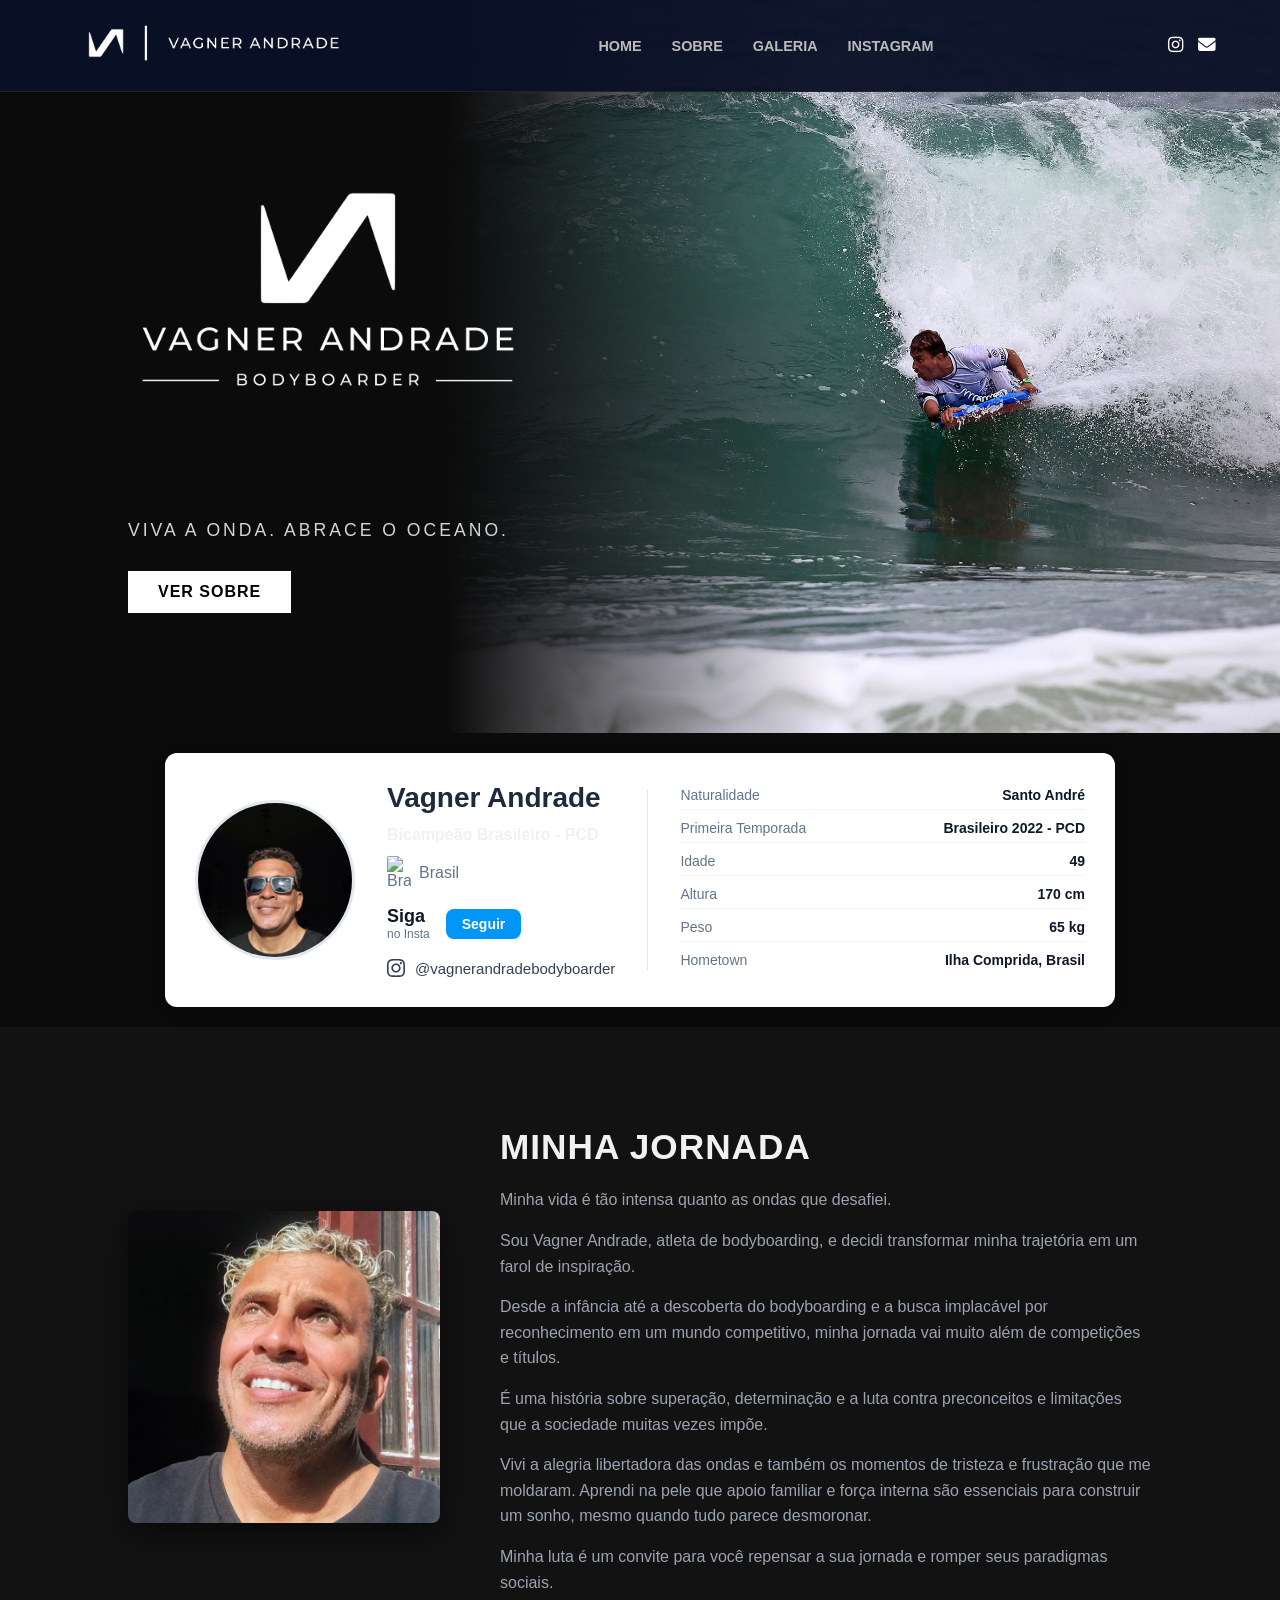
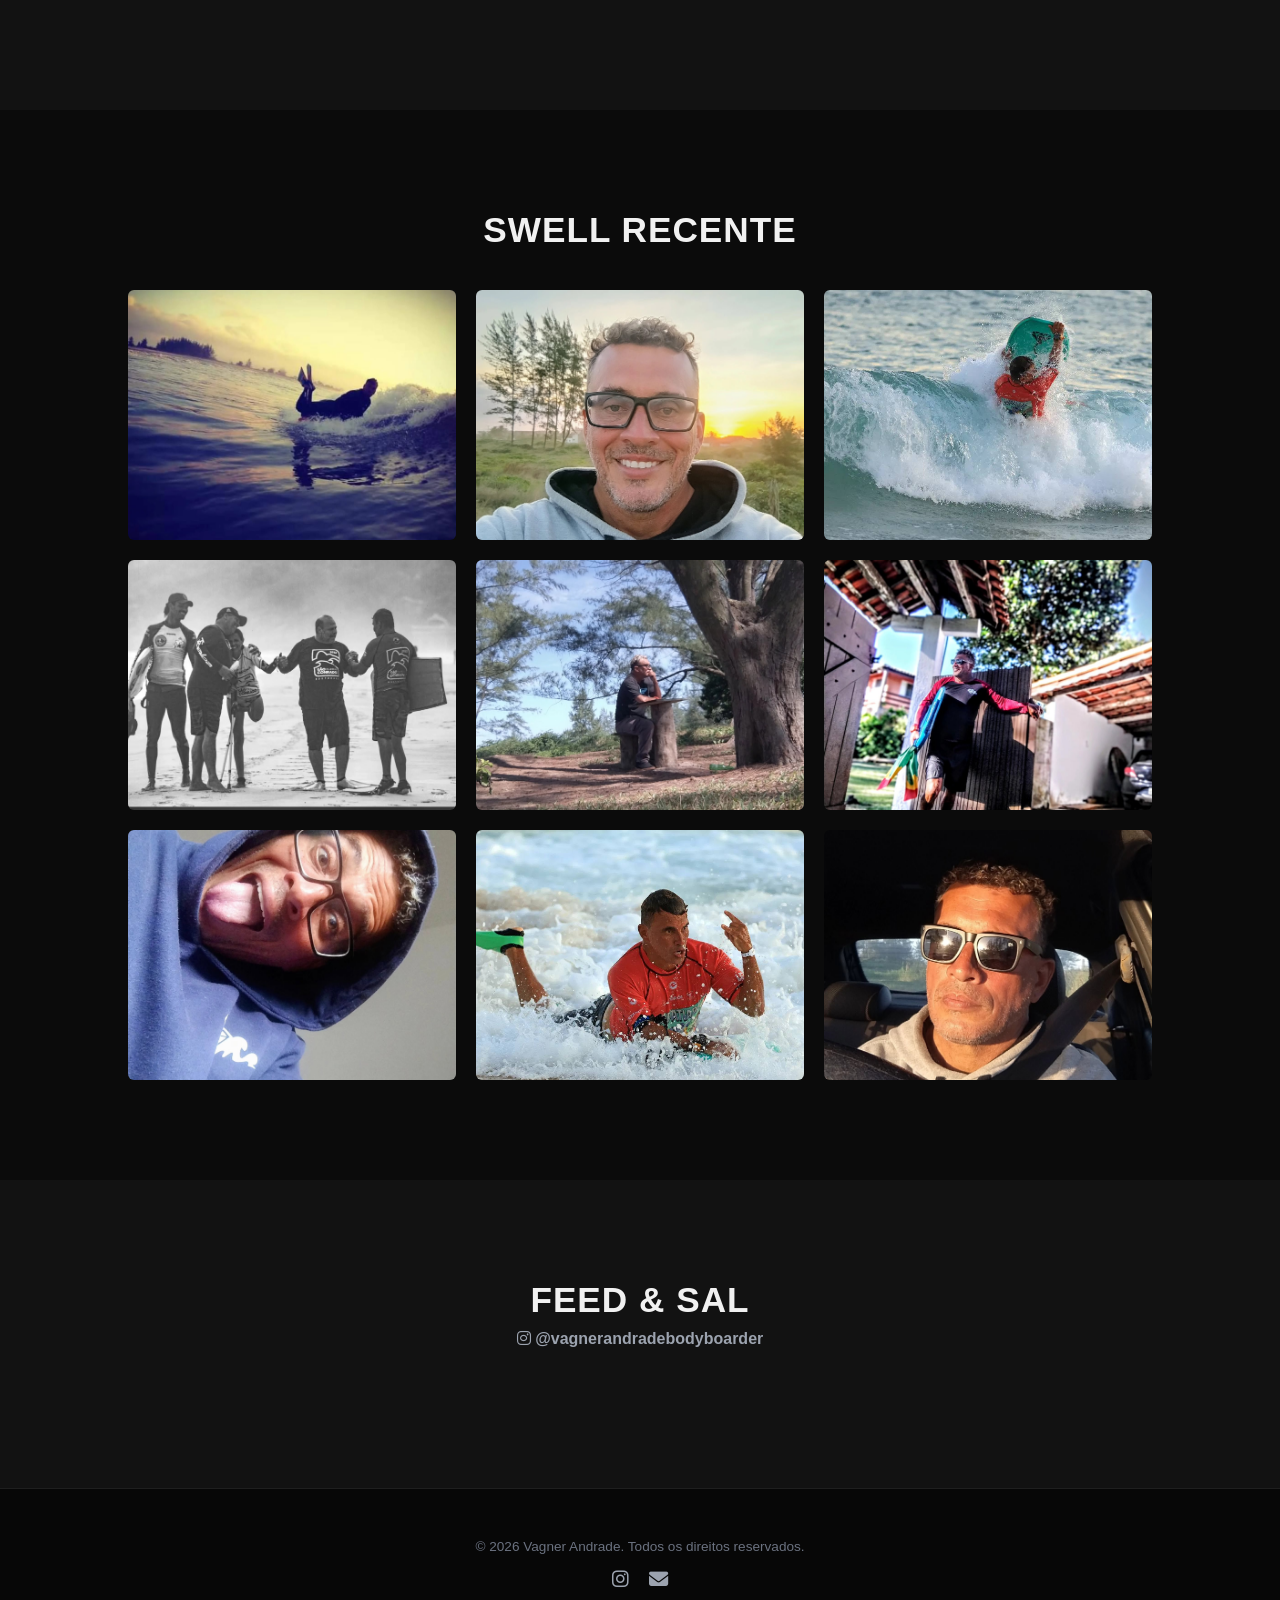
==== index.html @ 963c9577 "Update index.html" ====
<!DOCTYPE html>
<html lang="pt-BR">
<head>
    <meta charset="UTF-8">
    <meta name="viewport" content="width=device-width, initial-scale=1.0">
    <title>Vagner Andrade | Bodyboarder</title>
    <link rel="stylesheet" href="style.css">
    <!-- FontAwesome para ícones das redes sociais e menu -->
    <link rel="stylesheet" href="https://cdnjs.cloudflare.com/ajax/libs/font-awesome/6.4.0/css/all.min.css">
</head>
<body>

    <!-- CABEÇALHO / MENU -->
    <header class="header">
        <div class="logo"><img src="img/logotipo_vagnerandrade_branco_assinatura.png" alt="Vagner Andrade Assinatura" width= "300px"></div>
        <nav class="navbar" id="navbar">
            <a href="#home">Home</a>
            <a href="#sobre">Sobre</a>
            <a href="#galeria">Galeria</a>
            <a href="#instagram">Instagram</a>
            <!--<a href="#contato">Contato</a>-->
        </nav>
        <div class="social-icons">
            <a href="https://instagram.com/vagnerandradebodyboarder" target="_blank"><i class="fab fa-instagram"></i></a>
            <!--<a href="https://youtube.com" target="_blank"><i class="fab fa-youtube"></i></a>-->
            <a href="mailto:contato@vagnerandradebodyboarder.com"><i class="fas fa-envelope"></i></a>
        </div>
        <div class="menu-toggle" id="mobile-menu">
            <i class="fas fa-bars"></i>
        </div>
    </header>

    <!-- SEÇÃO HOME -->
    <section id="home" class="hero">
        <div class="hero-content">
            <img src="img/logotipo_vagnerandrade_branco_grande.png" alt="Vagner Andrade Logo" class="hero-logo">
            <p>VIVA A ONDA. ABRACE O OCEANO.</p>
            <a href="#sobre" class="btn">VER SOBRE</a>
        </div>
    </section>
    <!-- Início da Seção do Surfista -->
<section class="wsl-horizontal-profile">
  <!-- Foto -->
  <div class="wsl-hp-avatar-container">
    <img src="img/Perfil.jpg" alt="Vagner Andrade" class="wsl-hp-avatar">
  </div>

  <!-- Info Principal -->
  <div class="wsl-hp-main-info">
    <h2 class="wsl-hp-name">Vagner Andrade</h2>
      <strong>Bicampeão Brasileiro - PCD</strong>
    
    <div class="wsl-hp-country">
      <img src="https://flagcdn.com/w40/br.png" alt="Brasil" class="wsl-hp-flag">
      <span>Brasil</span>
    </div>

    <div class="wsl-hp-follow">
      <div class="wsl-hp-followers">
        <strong>Siga</strong>
        <span>no Insta</span>
      </div>
      <a href="https://www.instagram.com/vagnerandradebodyboarder" target="_blank" rel="noopener noreferrer" class="wsl-hp-btn-follow">Seguir</a>
    </div>

    <div class="wsl-hp-socials">
      <!--<a href="#" class="wsl-hp-social-link">
        <!-- Ícone SVG TikTok para não depender de fontes externas
        <svg width="18" height="18" viewBox="0 0 24 24" fill="currentColor"><path d="M19.589 6.686a4.793 4.793 0 0 1-3.77-4.245V2h-3.445v13.672a2.896 2.896 0 0 1-5.201 1.743l-.002-.001a2.895 2.895 0 0 1 3.183-4.51v-3.5a6.329 6.329 0 0 0-5.394 2.112 6.393 6.393 0 0 0 4.887 10.478 6.386 6.386 0 0 0 6.386-6.386V9.018a8.16 8.16 0 0 0 4.651 1.458V6.958a4.831 4.831 0 0 1-1.295-.272z"/></svg>
        <span>@vagnerandradebodyboarder</span>
      </a>-->
      <a href="#" class="wsl-hp-social-link">
        <!-- Ícone SVG Instagram -->
        <svg width="18" height="18" viewBox="0 0 24 24" fill="currentColor"><path d="M12 2.163c3.204 0 3.584.012 4.85.07 3.252.148 4.771 1.691 4.919 4.919.058 1.265.069 1.645.069 4.849 0 3.205-.012 3.584-.069 4.849-.149 3.225-1.664 4.771-4.919 4.919-1.266.058-1.644.07-4.85.07-3.204 0-3.584-.012-4.849-.07-3.26-.149-4.771-1.699-4.919-4.92-.058-1.265-.07-1.644-.07-4.849 0-3.204.013-3.583.07-4.849.149-3.227 1.664-4.771 4.919-4.919 1.266-.057 1.645-.069 4.849-.069zm0-2.163c-3.259 0-3.667.014-4.947.072-4.358.2-6.78 2.618-6.98 6.98-.059 1.281-.073 1.689-.073 4.948 0 3.259.014 3.668.072 4.948.2 4.358 2.618 6.78 6.98 6.98 1.281.058 1.689.072 4.948.072 3.259 0 3.668-.014 4.948-.072 4.354-.2 6.782-2.618 6.979-6.98.059-1.28.073-1.689.073-4.948 0-3.259-.014-3.667-.072-4.947-.196-4.354-2.617-6.78-6.979-6.98-1.281-.059-1.69-.073-4.949-.073zm0 5.838c-3.403 0-6.162 2.759-6.162 6.162s2.759 6.163 6.162 6.163 6.162-2.759 6.162-6.163c0-3.403-2.759-6.162-6.162-6.162zm0 10.162c-2.209 0-4-1.79-4-4 0-2.209 1.791-4 4-4s4 1.791 4 4c0 2.21-1.791 4-4 4zm6.406-11.845c-.796 0-1.441.645-1.441 1.44s.645 1.44 1.441 1.44c.795 0 1.439-.645 1.439-1.44s-.644-1.44-1.439-1.44z"/></svg>
        <span>@vagnerandradebodyboarder</span>
      </a>
    </div>
  </div>

  <!-- Divisória Vertical -->
  <div class="wsl-hp-divider"></div>

  <!-- Estatísticas -->
  <div class="wsl-hp-stats">
    <div class="wsl-hp-stat-row">
      <span class="wsl-hp-label">Naturalidade</span>
      <span class="wsl-hp-value">Santo André</span>
    </div>
    <div class="wsl-hp-stat-row">
      <span class="wsl-hp-label">Primeira Temporada</span>
      <span class="wsl-hp-value">Brasileiro 2022 - PCD</span>
    </div>
    <div class="wsl-hp-stat-row">
      <span class="wsl-hp-label">Idade</span>
      <div class="wsl-hp-val-group">
        <span class="wsl-hp-value">49</span>
      </div>
    </div>
    <div class="wsl-hp-stat-row">
      <span class="wsl-hp-label">Altura</span>
      <div class="wsl-hp-val-group">
        <span class="wsl-hp-value">170 cm</span>
      </div>
    </div>
    <div class="wsl-hp-stat-row">
      <span class="wsl-hp-label">Peso</span>
      <div class="wsl-hp-val-group">
        <span class="wsl-hp-value">65 kg</span>
      </div>
    </div>
    <div class="wsl-hp-stat-row">
      <span class="wsl-hp-label">Hometown</span>
      <span class="wsl-hp-value">Ilha Comprida, Brasil</span>
    </div>
  </div>
</section>
<!-- Fim da Seção do Surfista -->
    <!-- SEÇÃO SOBRE -->
    <section id="sobre" class="about">
        <div class="about-container">
            <div class="about-img">
                <!-- Dimensão ideal recomendada para esta foto: 800x800px (Quadrada) -->
                <img src="img/jornada.jpg" alt="Vagner Andrade em paz">
            </div>
            <div class="about-text">
                <h2>MINHA JORNADA</h2>
                <p>Minha vida é tão intensa quanto as ondas que desafiei.</p>
                <p>Sou Vagner Andrade, atleta de bodyboarding, e decidi transformar minha trajetória em um farol de inspiração.</p>
                <p>Desde a infância até a descoberta do bodyboarding e a busca implacável por reconhecimento em um mundo competitivo, minha jornada vai muito além de competições e títulos.</p>
                <p>É uma história sobre superação, determinação e a luta contra preconceitos e limitações que a sociedade muitas vezes impõe.</p>
                <p>Vivi a alegria libertadora das ondas e também os momentos de tristeza e frustração que me moldaram. Aprendi na pele que apoio familiar e força interna são essenciais para construir um sonho, mesmo quando tudo parece desmoronar.</p>
                <p>Minha luta é um convite para você repensar a sua jornada e romper seus paradigmas sociais.</p>
            </div>
        </div>
    </section>

    <!-- SEÇÃO GALERIA (ONDAS RECENTES) -->
    <section id="galeria" class="gallery">
        <h2>SWELL RECENTE</h2>
        <p class="subtitle"></p>
        <div class="gallery-grid">
            <!-- Dimensão ideal recomendada para as fotos da galeria: 1200x800px (Horizontal) -->
            <div class="gallery-item"><img src="img/galeria_1.jpg" alt="Onda 1"></div>
            <div class="gallery-item"><img src="img/galeria_2.jpg" alt="Onda 2"></div>
            <div class="gallery-item"><img src="img/galeria_03.jpg" alt="Onda 3"></div>
            <div class="gallery-item"><img src="img/galeria_4.jpg" alt="Onda 4"></div>
            <div class="gallery-item"><img src="img/galeria_5.jpg" alt="Onda 5"></div>
            <div class="gallery-item"><img src="img/galeria_6.jpg" alt="Onda 6"></div>
            <div class="gallery-item"><img src="img/galeria_7.jpg" alt="Onda 7"></div>
            <div class="gallery-item"><img src="img/galeria_08.jpg" alt="Onda 8"></div>
            <div class="gallery-item"><img src="img/galeria_9.jpg" alt="Onda 9"></div>
        </div>
    </section>

    <!-- SEÇÃO INSTAGRAM -->
    <section id="instagram" class="instagram-section">
        <h2>FEED & SAL</h2>
        <a href="https://instagram.com" target="_blank" class="insta-handle"><i class="fab fa-instagram"></i> @vagnerandradebodyboarder</a>
            <script src="https://elfsightcdn.com/platform.js" async></script>
            <div class="elfsight-app-a2001a82-704f-4896-befa-0cc0d9559229" data-elfsight-app-lazy>
            </div>
    </section>

    <!-- RODAPÉ -->
    <footer id="contato" class="footer">
        <div class="footer-content">
            <p>&copy; 2026 Vagner Andrade. Todos os direitos reservados.</p>
            <div class="footer-social">
                <a href="https://instagram.com/vagnerandradebodyboarder"><i class="fab fa-instagram"></i></a>
                <!--<a href="#"><i class="fab fa-youtube"></i></a>-->
                <a href="mailto:contato@vagnerandradebodyboarder.com"><i class="fas fa-envelope"></i></a>
            </div>
            <p class="footer-credits"><!--Créditos Aqui--></p>
        </div>
    </footer>

    <script src="script.js"></script>
</body>
</html>
---- style.css ----
/* RESET E CONFIGURAÇÕES GLOBAIS */
* {
    margin: 0;
    padding: 0;
    box-sizing: border-box;
    font-family: 'Segoe UI', Tahoma, Geneva, Verdana, sans-serif;
}

body {
    background-color: #0b0b0b;
    color: #f1f1f1;
    overflow-x: hidden;
}

/* CABEÇALHO */
.header {
    position: fixed;
    top: 0;
    left: 0;
    width: 100%;
    display: flex;
    justify-content: space-between;
    align-items: center;
    padding: 20px 5%;
    background-color: rgba(10, 17, 40, 0.95);
    z-index: 1000;
    border-bottom: 1px solid #222;
}

.logo {
    font-size: 1.2rem;
    font-weight: bold;
    letter-spacing: 2px;
    color: #fff;
}
.hero-logo {
    max-width: 400px; /* Ajuste a largura máxima conforme o tamanho desejado para o logo */
    width: 100%;      /* Garante que o logo seja responsivo em telemóveis */
    height: auto;
    margin-bottom: 0px;
    display: block;
}

.navbar {
    display: flex;
    gap: 30px;
}

.navbar a {
    text-decoration: none;
    color: #bbb;
    font-size: 0.9rem;
    font-weight: 600;
    text-transform: uppercase;
    transition: color 0.3s;
}

.navbar a:hover {
    color: #fff;
}

.social-icons {
    display: flex;
    gap: 15px;
}

.social-icons a {
    color: #fff;
    font-size: 1.1rem;
    transition: opacity 0.3s;
}

.social-icons a:hover {
    opacity: 0.7;
}

.menu-toggle {
    display: none;
    font-size: 1.5rem;
    cursor: pointer;
    color: #fff;
}

/* SEÇÃO HERO (HOME)
.hero {
    height: 100vh;
    background: linear-gradient(rgba(0,0,0,0.1), rgba(0,0,0,0.3)), url(img/hero.jpg) no-repeat right center / cover;
    display: flex;
    align-items: center;
    padding: 0 10%;
}
*/
/* Configuração Padrão (Telemóvel / Celular) */
.hero {
    width: 100%;
    /* No celular: gradiente leve e uniforme sobre toda a imagem */
    background: linear-gradient(rgba(0,0,0,0.1), rgba(0,0,0,0.3)), 
                url(img/hero.jpg) no-repeat right center / cover;
    background-color: #0b0b0b;
    padding: 120px 10%;
    display: flex;
    align-items: center;
}

/* Configuração Apenas para PC (Telas maiores que 768px) */
@media (min-width: 769px) {
    .hero {
        /* No PC: Gradiente da ESQUERDA (escuro) para a DIREITA (transparente) */
        background: linear-gradient(to right, #0b0b0b 0%, #0b0b0b 35%, rgba(11, 11, 11, 0) 65%), 
                    url(img/hero.jpg) no-repeat right center / contain;
        background-color: #0b0b0b;
    }
}

.hero-content h1 {
    font-size: 3.5rem;
    line-height: 1.1;
    font-weight: 800;
    margin-bottom: 15px;
    letter-spacing: 1px;
}

.hero-content h1 span {
    color: #3b82f6;
}

.hero-content p {
    font-size: 1.1rem;
    letter-spacing: 3px;
    margin-bottom: 30px;
    color: #d1d5db;
}

.btn {
    display: inline-block;
    padding: 12px 30px;
    background-color: #fff;
    color: #000;
    text-decoration: none;
    font-weight: bold;
    letter-spacing: 1px;
    transition: background 0.3s, transform 0.2s;
}

.btn:hover {
    background-color: #e5e7eb;
    transform: translateY(-3px);
}

/* SEÇÃO SOBRE */
.about {
    padding: 100px 10%;
    background-color: #121212;
}

.about-container {
    display: flex;
    align-items: center;
    gap: 60px;
}

.about-img img {
    width: 100%;
    max-width: 800px;
    border-radius: 8px;
    object-fit: cover;
    box-shadow: 0 10px 30px rgba(0,0,0,0.5);
}

.about-text h2 {
    font-size: 2.2rem;
    margin-bottom: 20px;
    letter-spacing: 1px;
}

.about-text p {
    color: #9ca3af;
    line-height: 1.6;
    margin-bottom: 15px;
    font-size: 1rem;
}

/* SEÇÃO GALERIA */
.gallery {
    padding: 100px 10%;
    background-color: #0b0b0b;
    text-align: center;
}

.gallery h2, .instagram-section h2 {
    font-size: 2.2rem;
    margin-bottom: 10px;
    letter-spacing: 1px;
}

.subtitle {
    color: #6b7280;
    font-size: 0.9rem;
    margin-bottom: 40px;
}

.gallery-grid {
    display: grid;
    grid-template-columns: repeat(3, 1fr);
    gap: 20px;
}

.gallery-item {
    overflow: hidden;
    border-radius: 6px;
    background: #000;
}

.gallery-item img {
    width: 100%;
    height: 250px;
    object-fit: cover;
    display: block;
    /* Transição suave para o efeito de zoom e escurecimento */
    transition: transform 0.4s ease, filter 0.4s ease;
}

/* SEÇÃO INSTAGRAM */
.instagram-section {
    padding: 100px 10%;
    background-color: #121212;
    text-align: center;
}

.insta-handle {
    display: inline-block;
    color: #9ca3af;
    text-decoration: none;
    font-weight: 600;
    margin-bottom: 40px;
    transition: color 0.3s;
}

.insta-handle:hover {
    color: #fff;
}

.insta-grid {
    display: grid;
    grid-template-columns: repeat(3, 1fr);
    gap: 20px;
}

.insta-card {
    background-color: #1a1a1a;
    border-radius: 8px;
    overflow: hidden;
    text-align: left;
    box-shadow: 0 4px 15px rgba(0,0,0,0.3);
}

.insta-card img {
    width: 100%;
    height: 250px;
    object-fit: cover;
}

.insta-card p {
    padding: 15px;
    font-size: 0.95rem;
    color: #d1d5db;
}

/* RODAPÉ */
.footer {
    padding: 50px 10%;
    background-color: #070707;
    border-top: 1px solid #1f1f1f;
    text-align: center;
}

.footer-content p {
    color: #6b7280;
    font-size: 0.85rem;
    margin-bottom: 15px;
}

.footer-social {
    display: flex;
    justify-content: center;
    gap: 20px;
    margin-bottom: 15px;
}

.footer-social a {
    color: #9ca3af;
    font-size: 1.2rem;
    transition: color 0.3s;
}

.footer-social a:hover {
    color: #fff;
}

.footer-credits {
    font-size: 0.75rem !important;
    color: #4b5563 !important;
}

/* RESPONSIVIDADE PARA CELULARES (MOBILE) */
@media (max-width: 900px) {
    .navbar {
        display: none;
        flex-direction: column;
        position: absolute;
        top: 70px;
        left: 0;
        width: 100%;
        background-color: #0b0b0b;
        padding: 20px 0;
        border-bottom: 1px solid #222;
        text-align: center;
    }

    .navbar.active {
        display: flex;
    }

    .social-icons {
        display: none; /* Oculta ícones extras no topo mobile para limpar o visual */
    }

    .menu-toggle {
        display: block;
    }

    .hero-content h1 {
        font-size: 2.3rem;
    }

    .about-container {
        flex-direction: column;
        text-align: center;
    }

    .gallery-grid, .insta-grid {
        grid-template-columns: 1fr;
    }
}
/* --- CORREÇÃO DO LAYOUT HORIZONTAL --- */

.wsl-horizontal-profile {
  display: flex !important;
  flex-direction: row !important;
  flex-wrap: nowrap !important;
  align-items: center !important;
  justify-content: space-between !important;
  background-color: #ffffff;
  border-radius: 12px;
  padding: 30px;
  gap: 32px;
  width: 100% !important;
  max-width: 950px;
  box-shadow: 0 4px 20px rgba(0, 0, 0, 0.08);
  margin: 20px auto;
  box-sizing: border-box !important;
  font-family: -apple-system, BlinkMacSystemFont, "Segoe UI", Roboto, Helvetica, Arial, sans-serif;
}

.wsl-hp-avatar-container {
  flex-shrink: 0 !important;
}

.wsl-hp-avatar {
  width: 160px !important;
  height: 160px !important;
  border-radius: 50% !important;
  object-fit: cover !important;
  border: 3px solid #e2e8f0;
  display: block !important;
}

.wsl-hp-main-info {
  display: flex !important;
  flex-direction: column !important;
  gap: 12px;
  min-width: 220px !important;
  flex-shrink: 0 !important;
}

.wsl-hp-name {
  font-size: 28px;
  font-weight: 800;
  color: #1e293b;
  line-height: 1.1;
  margin: 0;
}

.wsl-hp-country {
  display: flex !important;
  align-items: center;
  gap: 8px;
  color: #64748b;
  font-weight: 500;
  font-size: 16px;
}

.wsl-hp-flag {
  width: 24px;
  height: auto;
  border-radius: 2px;
}

.wsl-hp-follow {
  display: flex !important;
  align-items: center;
  gap: 16px;
  margin-top: 4px;
}

.wsl-hp-followers {
  display: flex !important;
  flex-direction: column;
}

.wsl-hp-followers strong {
  font-size: 18px;
  color: #0f172a;
  line-height: 1.2;
}

.wsl-hp-followers span {
  font-size: 12px;
  color: #64748b;
}

.wsl-hp-btn-follow {
  background-color: #0095f6 !important; /* Azul do Instagram */
  color: #ffffff !important;
  border: none !important;
  padding: 7px 16px !important;
  border-radius: 8px !important;
  font-weight: 600 !important;
  font-size: 14px !important;
  cursor: pointer !important;
  text-decoration: none !important; /* Remove o sublinhado do link */
  display: inline-block !important; /* Permite ajustar espaçamento como botão */
  text-align: center !important;
  transition: background-color 0.2s ease !important;
}

.wsl-hp-btn-follow:hover {
  background-color: #1877f2;
}

.wsl-hp-btn-follow.wsl-following {
  background-color: #e2e8f0;
  color: #334155;
}

.wsl-hp-socials {
  display: flex !important;
  flex-direction: column;
  gap: 8px;
  margin-top: 6px;
}

.wsl-hp-social-link {
  display: flex !important;
  align-items: center;
  gap: 10px;
  text-decoration: none;
  color: #334155;
  font-size: 15px;
  font-weight: 500;
  transition: color 0.2s ease;
}

.wsl-hp-social-link:hover {
  color: #0073e6;
}

.wsl-hp-divider {
  width: 1px !important;
  height: 180px !important;
  background-color: #e2e8f0;
  flex-shrink: 0 !important;
  display: block !important;
}

.wsl-hp-stats {
  display: flex !important;
  flex-direction: column !important;
  gap: 10px;
  flex-grow: 1 !important;
  width: 100%;
}

.wsl-hp-stat-row {
  display: flex !important;
  justify-content: space-between !important;
  align-items: center;
  font-size: 14px;
  padding-bottom: 6px;
  border-bottom: 1px solid #f1f5f9;
}

.wsl-hp-stat-row:last-child {
  border-bottom: none;
}

.wsl-hp-label {
  color: #64748b;
  font-weight: 400;
}

.wsl-hp-value {
  color: #0f172a;
  font-weight: 700;
}

.wsl-hp-val-group {
  display: flex !important;
  gap: 12px;
  align-items: center;
}

.wsl-hp-subvalue {
  color: #94a3b8;
  font-size: 13px;
  font-weight: 400;
}
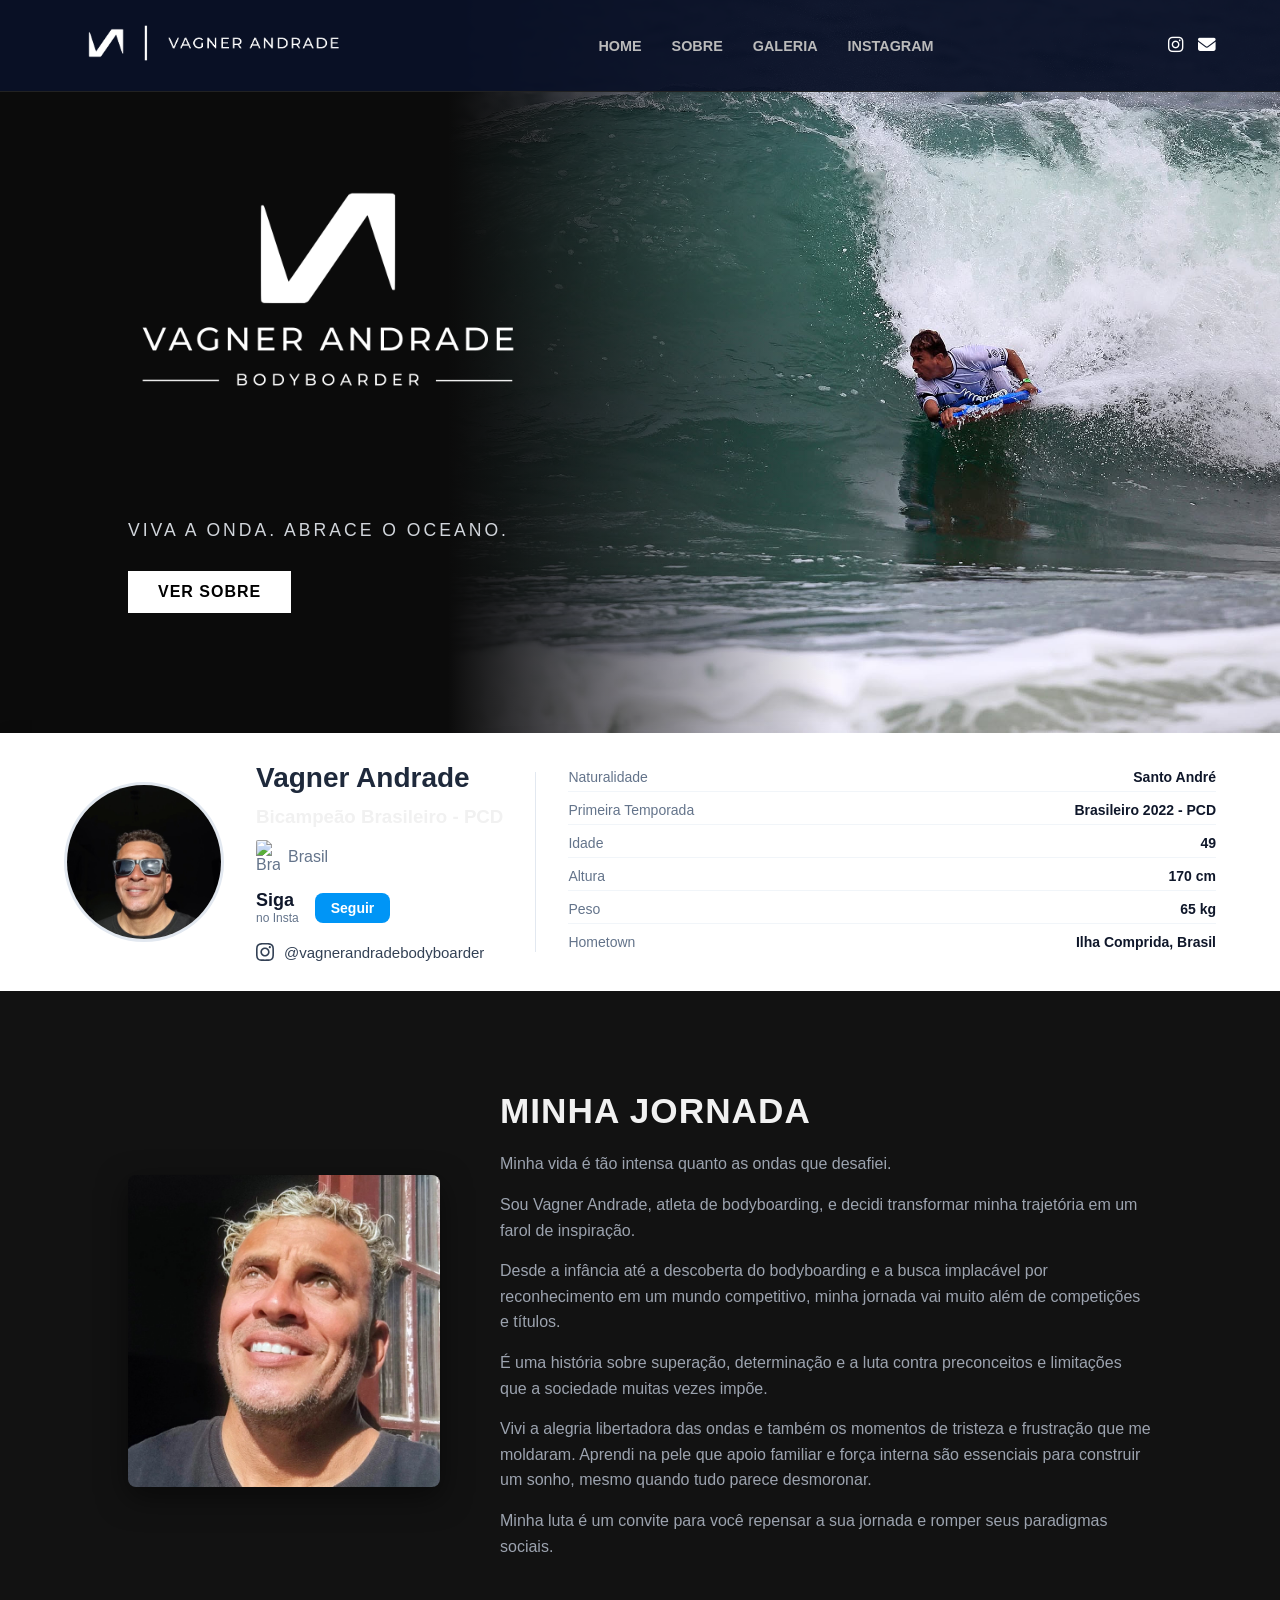
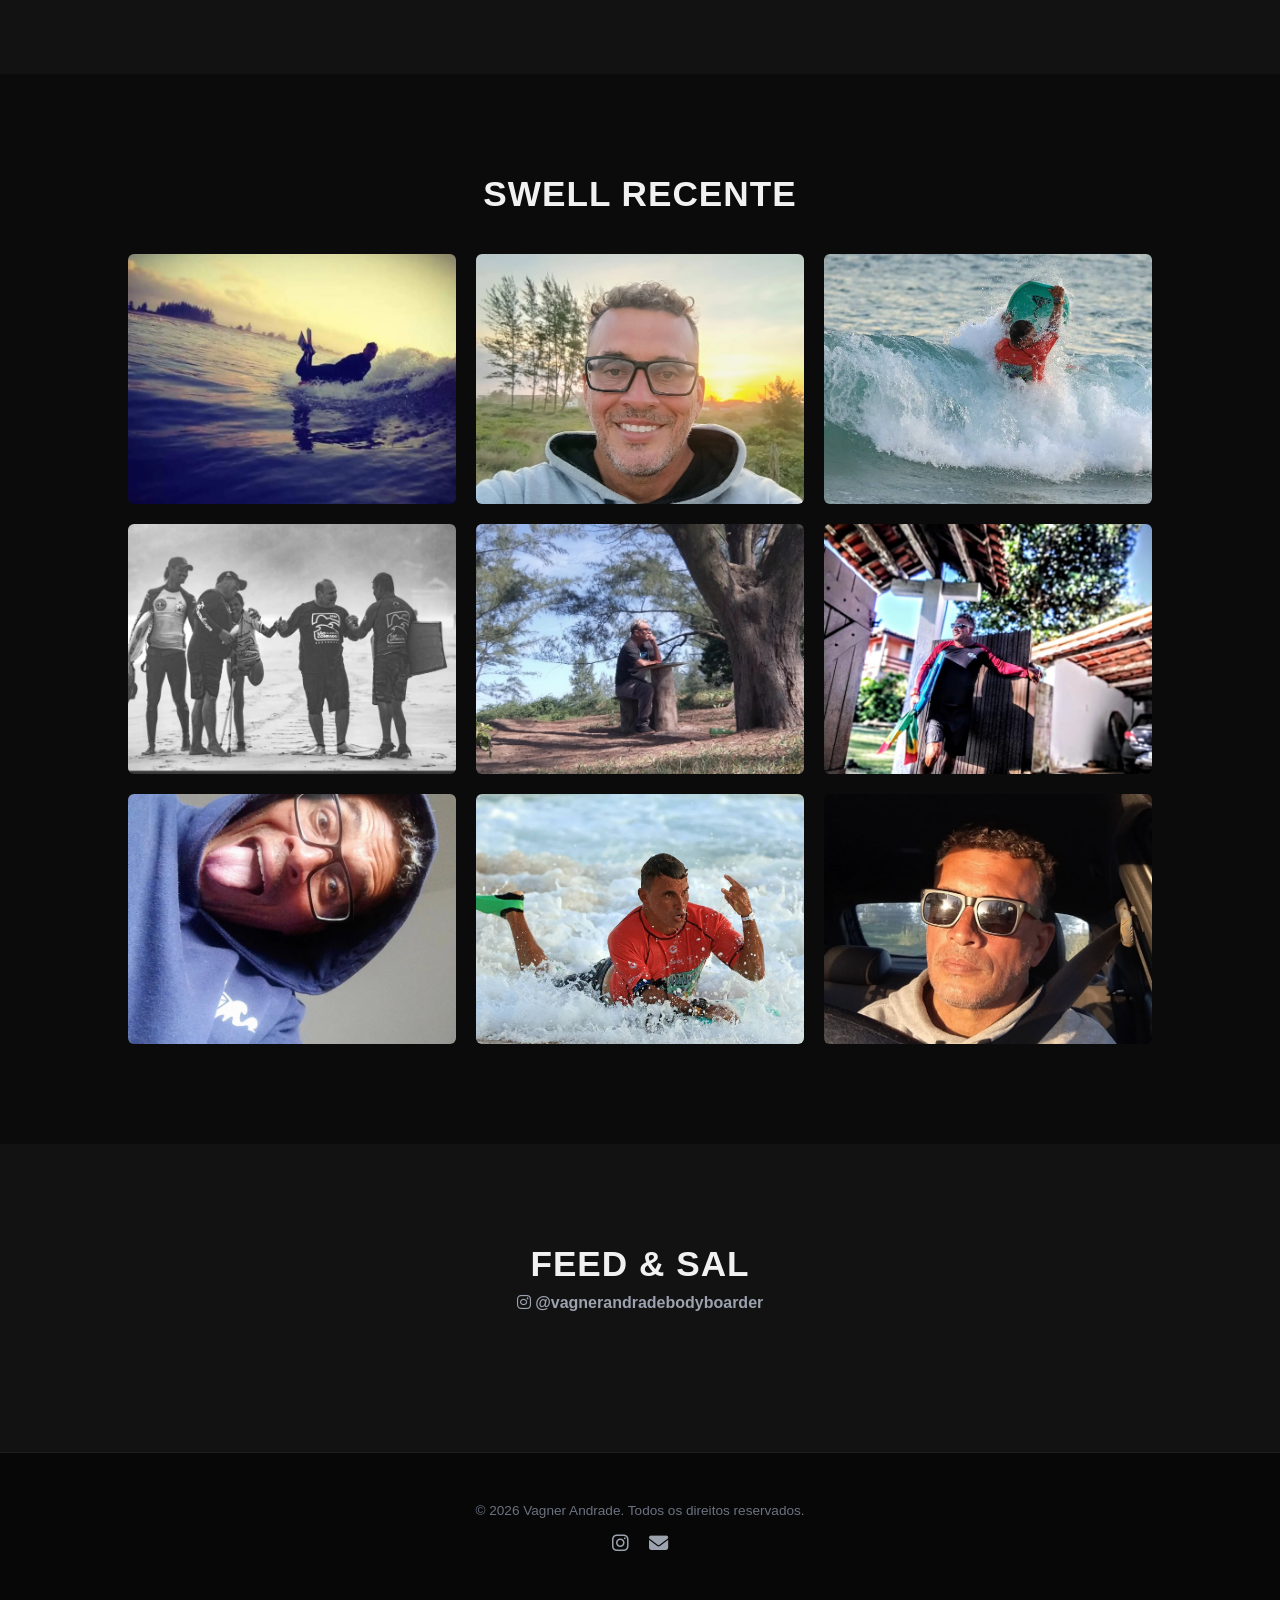
==== commit 580456c7: "Update index.html" ====
--- a/index.html
+++ b/index.html
@@ -48,7 +48,7 @@
   <!-- Info Principal -->
   <div class="wsl-hp-main-info">
     <h2 class="wsl-hp-name">Vagner Andrade</h2>
-      <strong>Bicampeão Brasileiro - PCD</strong>
+      <h3>Bicampeão Brasileiro - PCD</h3>
     
     <div class="wsl-hp-country">
       <img src="https://flagcdn.com/w40/br.png" alt="Brasil" class="wsl-hp-flag">
--- a/style.css
+++ b/style.css
@@ -351,13 +351,13 @@
   align-items: center !important;
   justify-content: space-between !important;
   background-color: #ffffff;
-  border-radius: 12px;
-  padding: 30px;
+  border-radius: 0 !important; /* Opcional: remove bordas arredondadas se for encostar nas laterais */
+  padding: 30px 5% !important; /* Espaçamento interno com porcentagem para adaptar a telas grandes */
   gap: 32px;
   width: 100% !important;
-  max-width: 950px;
+  max-width: 100% !important; /* Força o uso da largura total */
   box-shadow: 0 4px 20px rgba(0, 0, 0, 0.08);
-  margin: 20px auto;
+  margin: 0 !important; /* Remove margens externas que centralizam o bloco */
   box-sizing: border-box !important;
   font-family: -apple-system, BlinkMacSystemFont, "Segoe UI", Roboto, Helvetica, Arial, sans-serif;
 }
@@ -389,6 +389,14 @@
   color: #1e293b;
   line-height: 1.1;
   margin: 0;
+}
+
+.wsl-hp-name strong {
+  font-size: 18px;
+  font-weight: 800;  
+  color: #1e293b;
+  line-height: 1.1;
+  margin: 0;  
 }
 
 .wsl-hp-country {
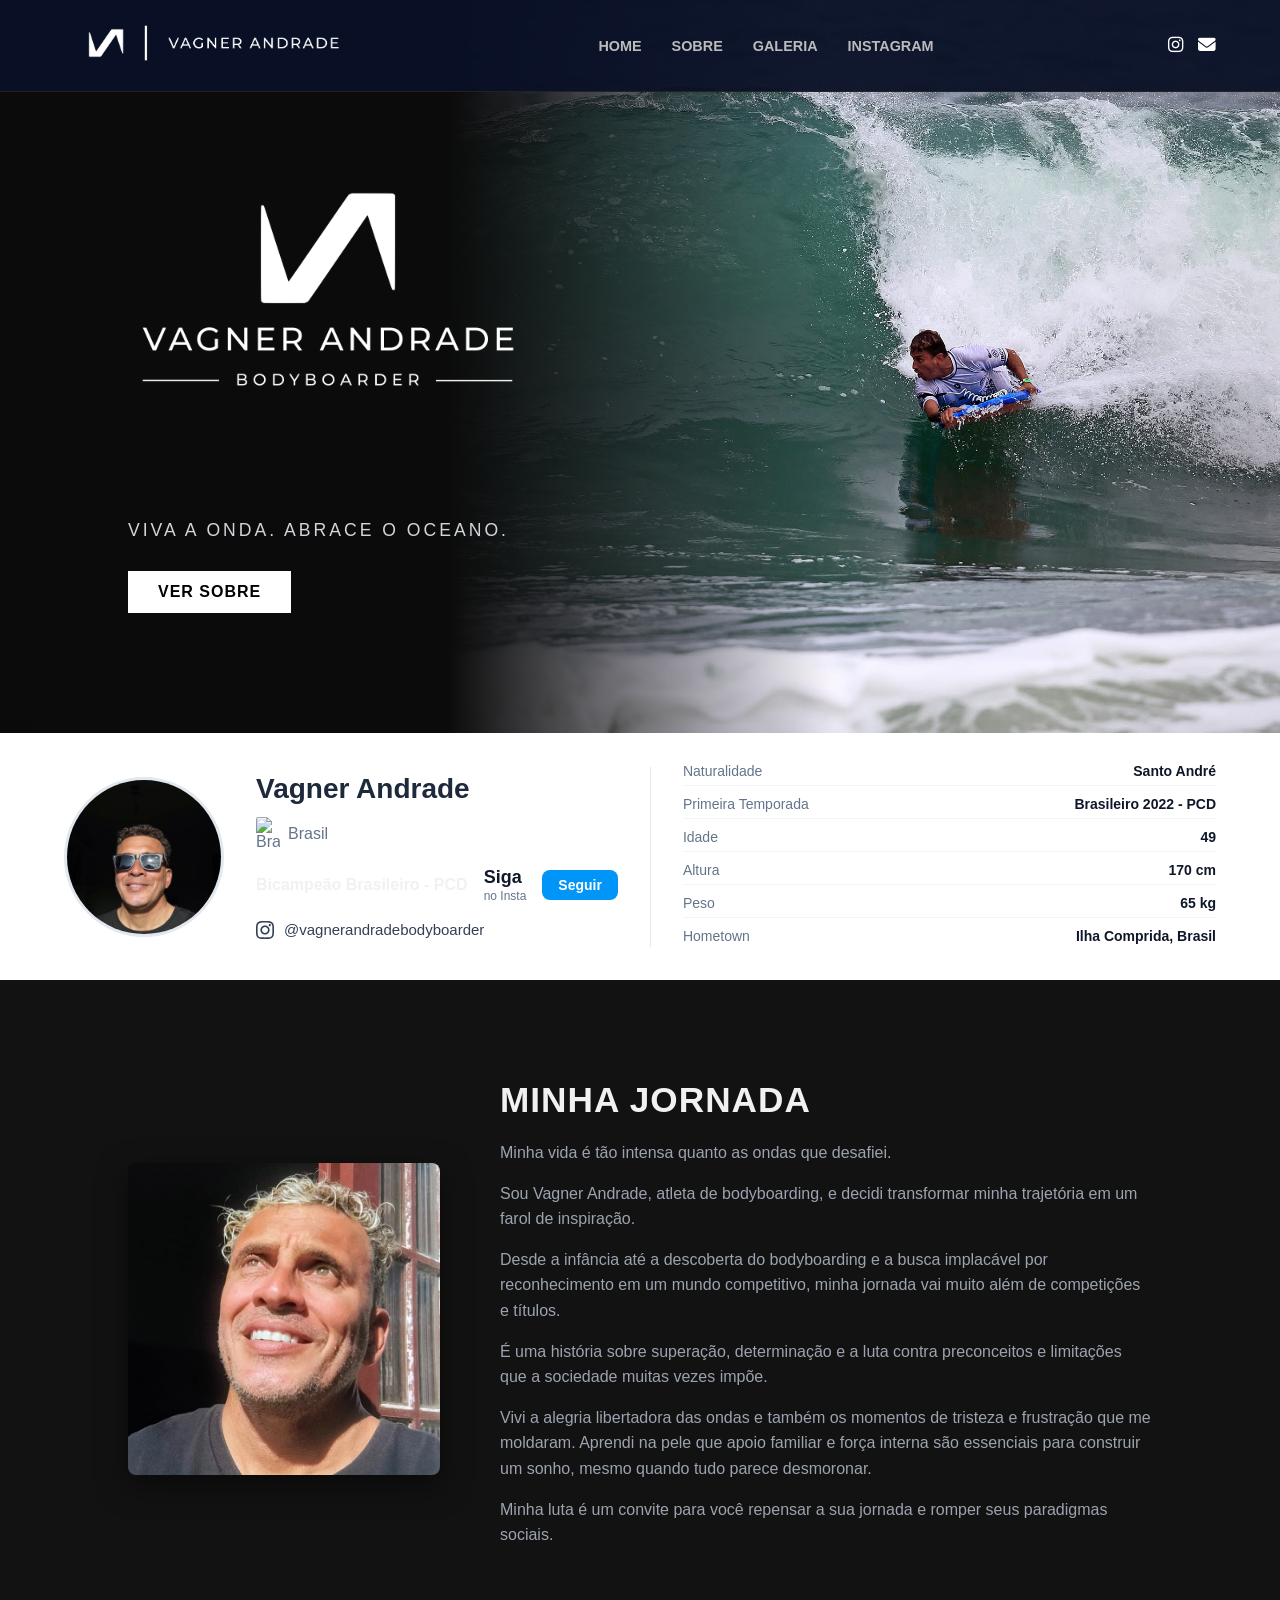
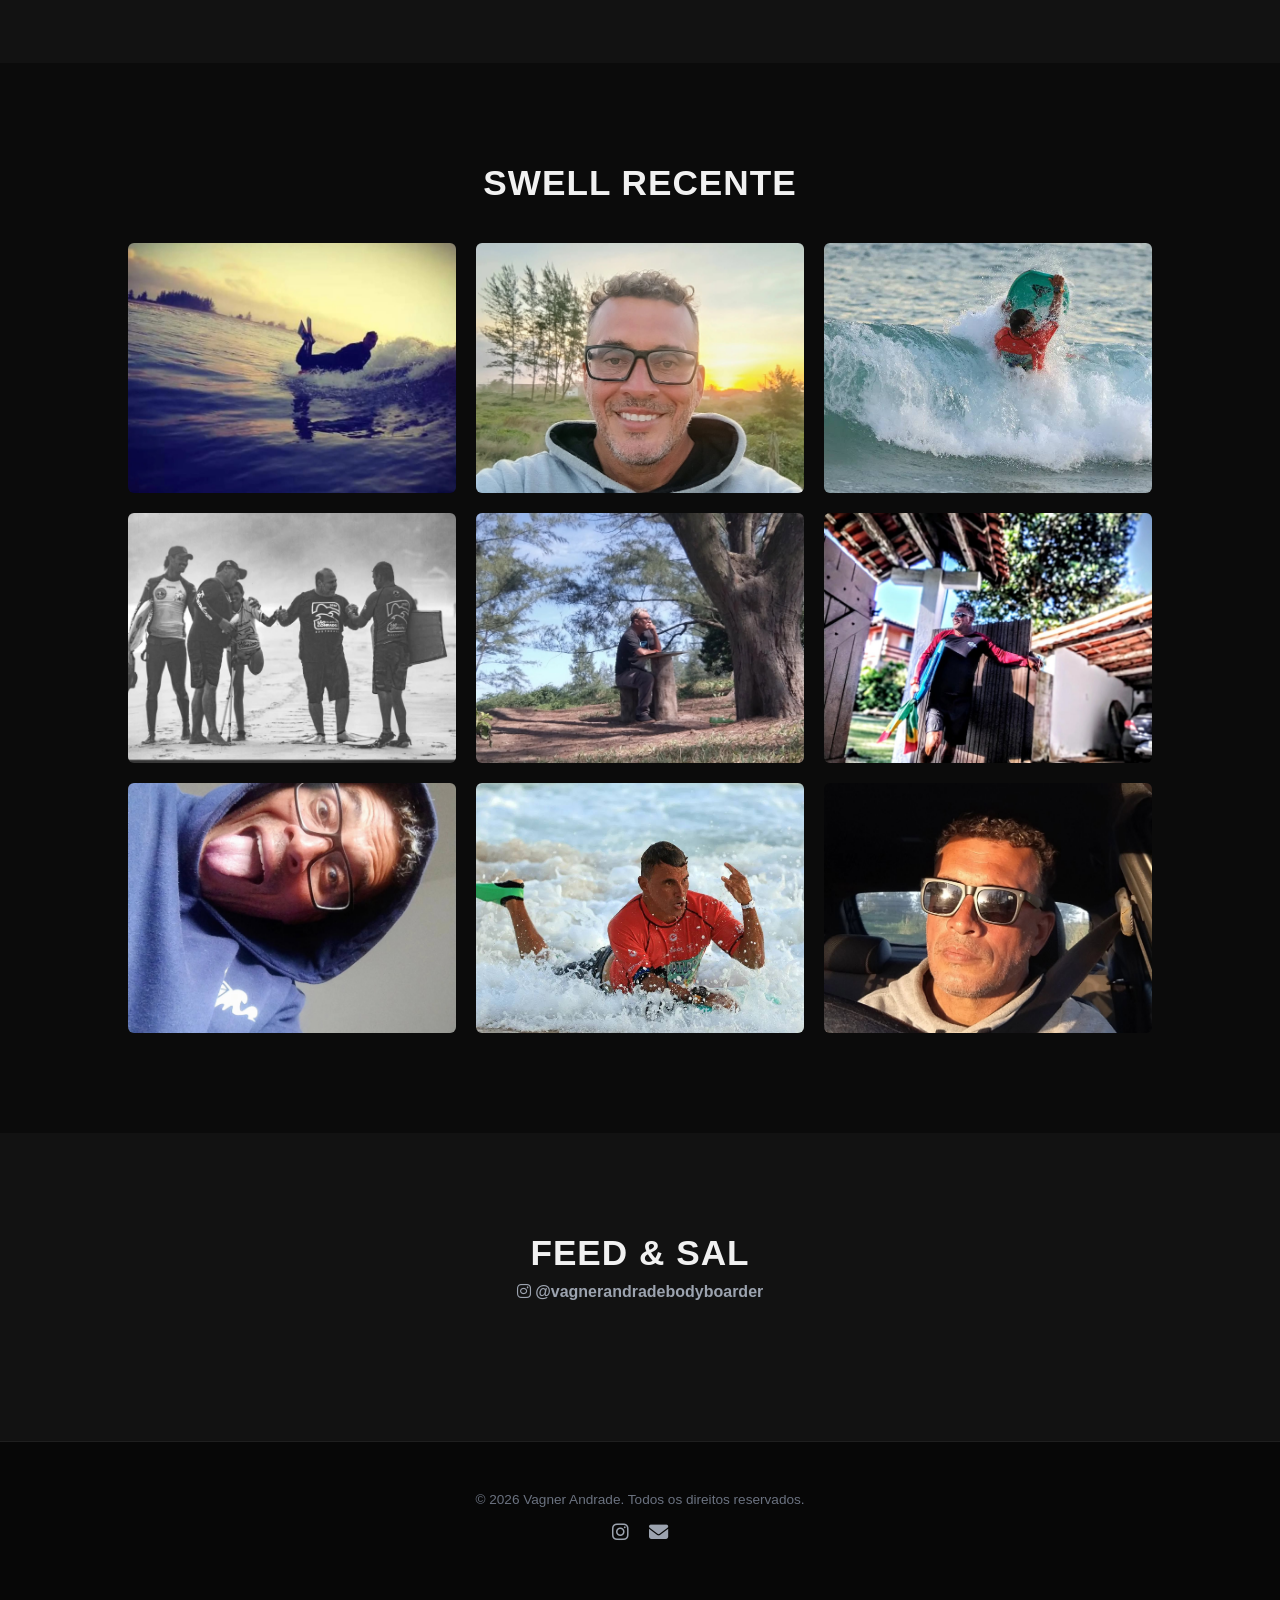
==== commit a3bad3ec: "Update index.html" ====
--- a/index.html
+++ b/index.html
@@ -48,7 +48,6 @@
   <!-- Info Principal -->
   <div class="wsl-hp-main-info">
     <h2 class="wsl-hp-name">Vagner Andrade</h2>
-      <h3>Bicampeão Brasileiro - PCD</h3>
     
     <div class="wsl-hp-country">
       <img src="https://flagcdn.com/w40/br.png" alt="Brasil" class="wsl-hp-flag">
@@ -56,7 +55,8 @@
     </div>
 
     <div class="wsl-hp-follow">
-      <div class="wsl-hp-followers">
+        <strong>Bicampeão Brasileiro - PCD</strong>
+      <div class="wsl-hp-followers">  
         <strong>Siga</strong>
         <span>no Insta</span>
       </div>
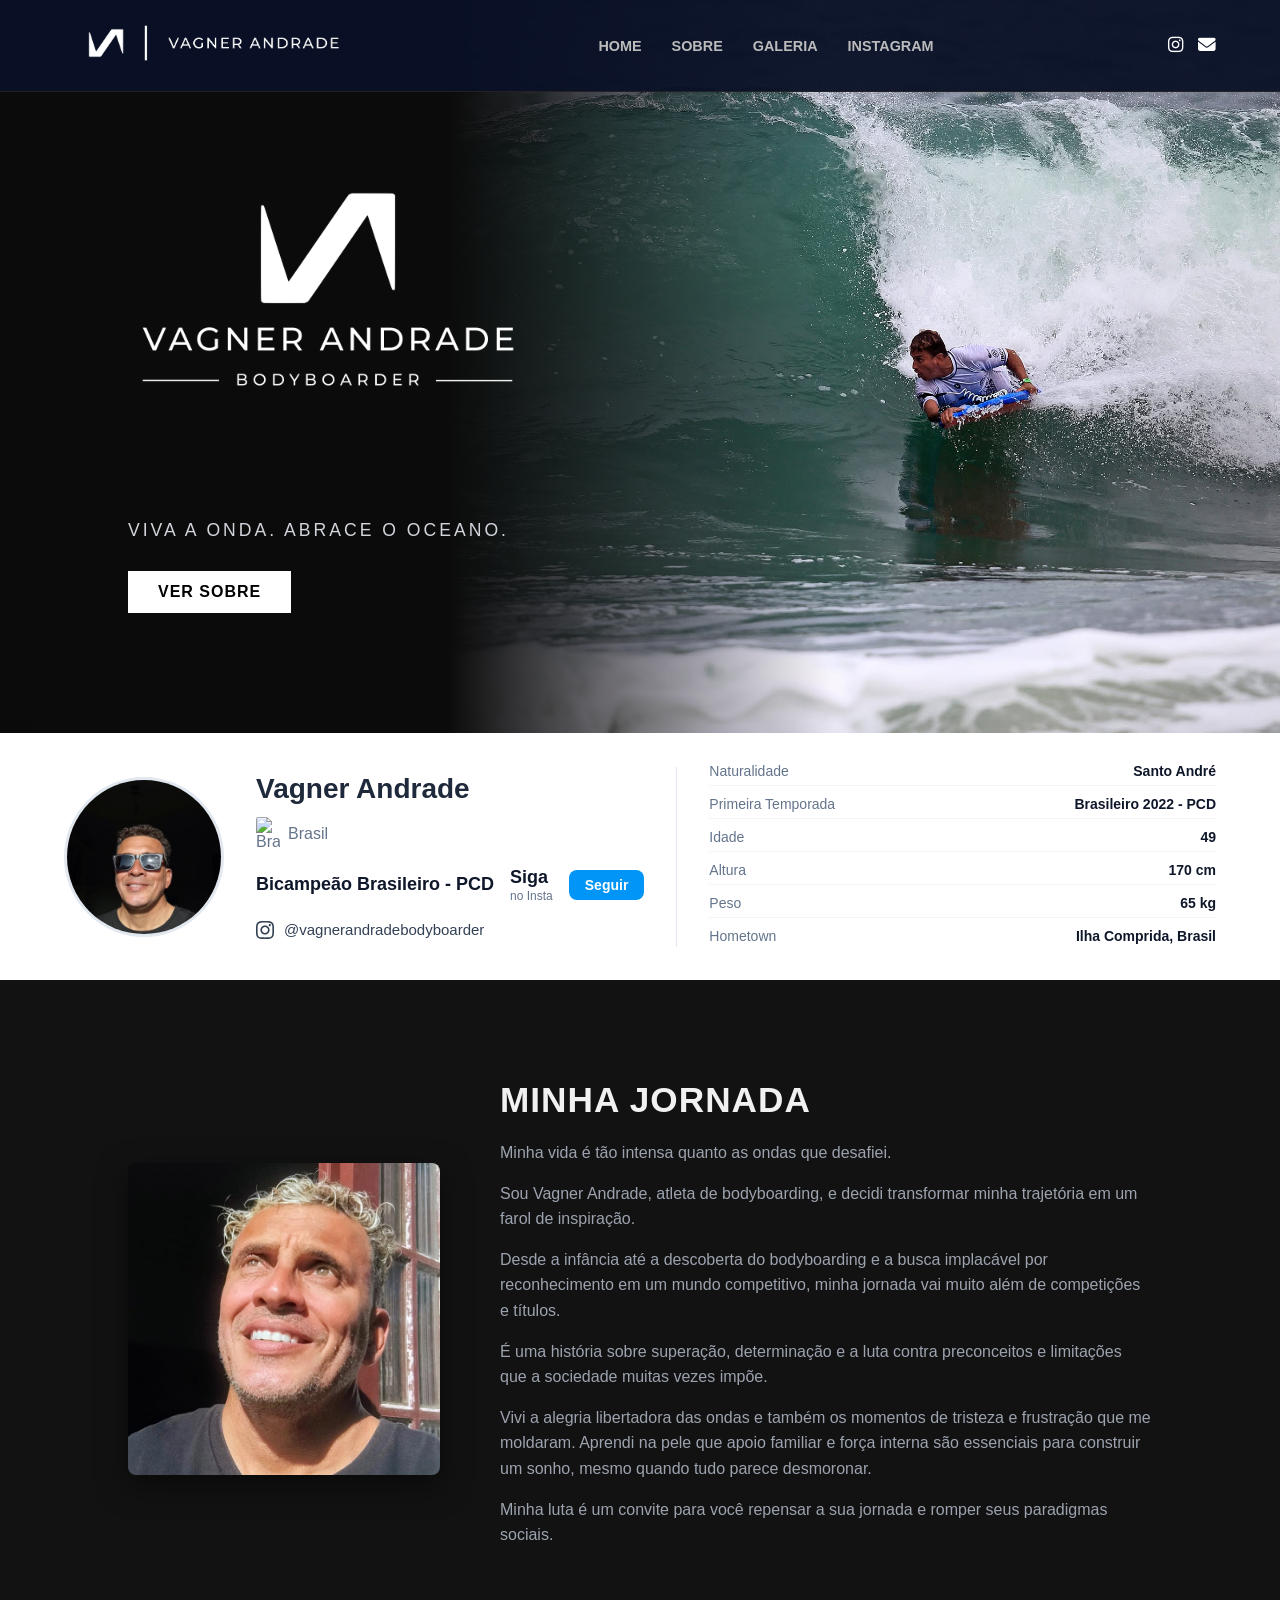
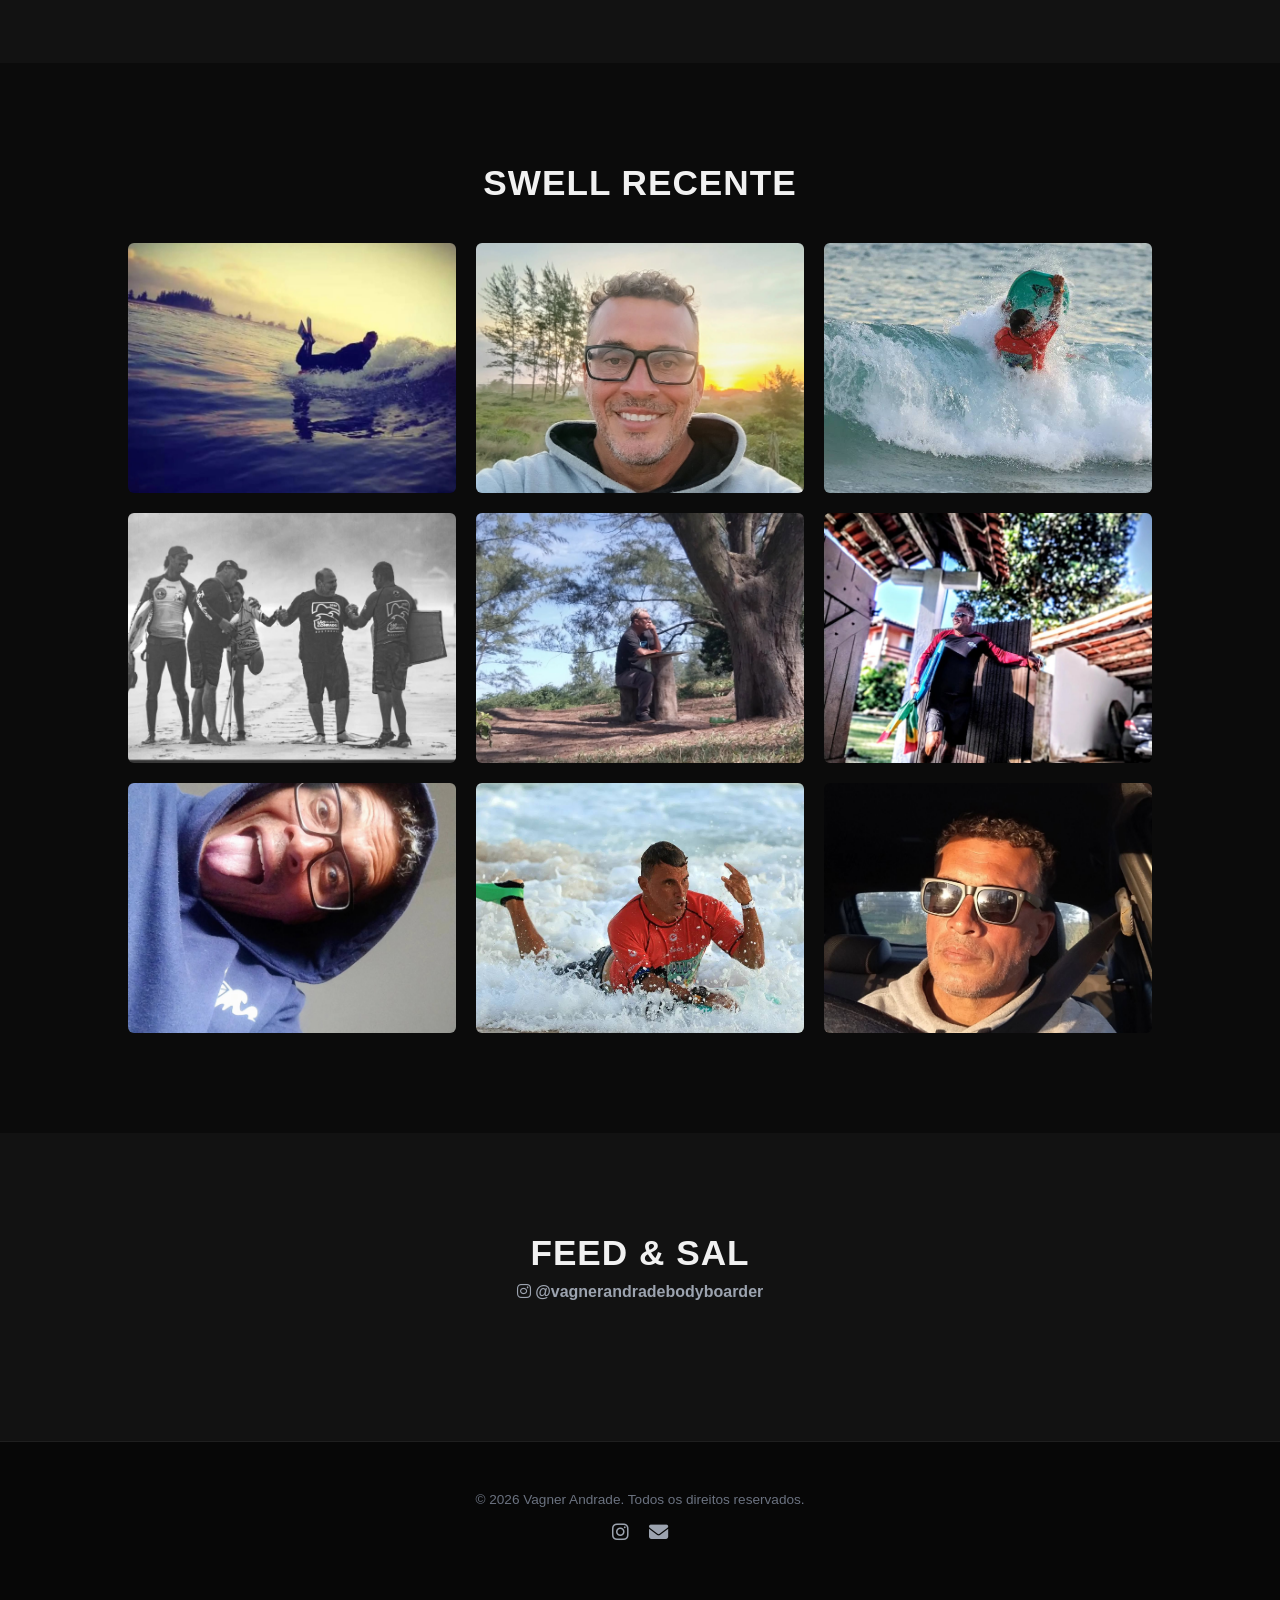
==== commit 0f9fb461: "Update index.html" ====
--- a/index.html
+++ b/index.html
@@ -55,7 +55,9 @@
     </div>
 
     <div class="wsl-hp-follow">
+        <div class="wsl-hp-followers">
         <strong>Bicampeão Brasileiro - PCD</strong>
+        </div>
       <div class="wsl-hp-followers">  
         <strong>Siga</strong>
         <span>no Insta</span>
--- a/style.css
+++ b/style.css
@@ -391,14 +391,6 @@
   margin: 0;
 }
 
-.wsl-hp-name strong {
-  font-size: 18px;
-  font-weight: 800;  
-  color: #1e293b;
-  line-height: 1.1;
-  margin: 0;  
-}
-
 .wsl-hp-country {
   display: flex !important;
   align-items: center;
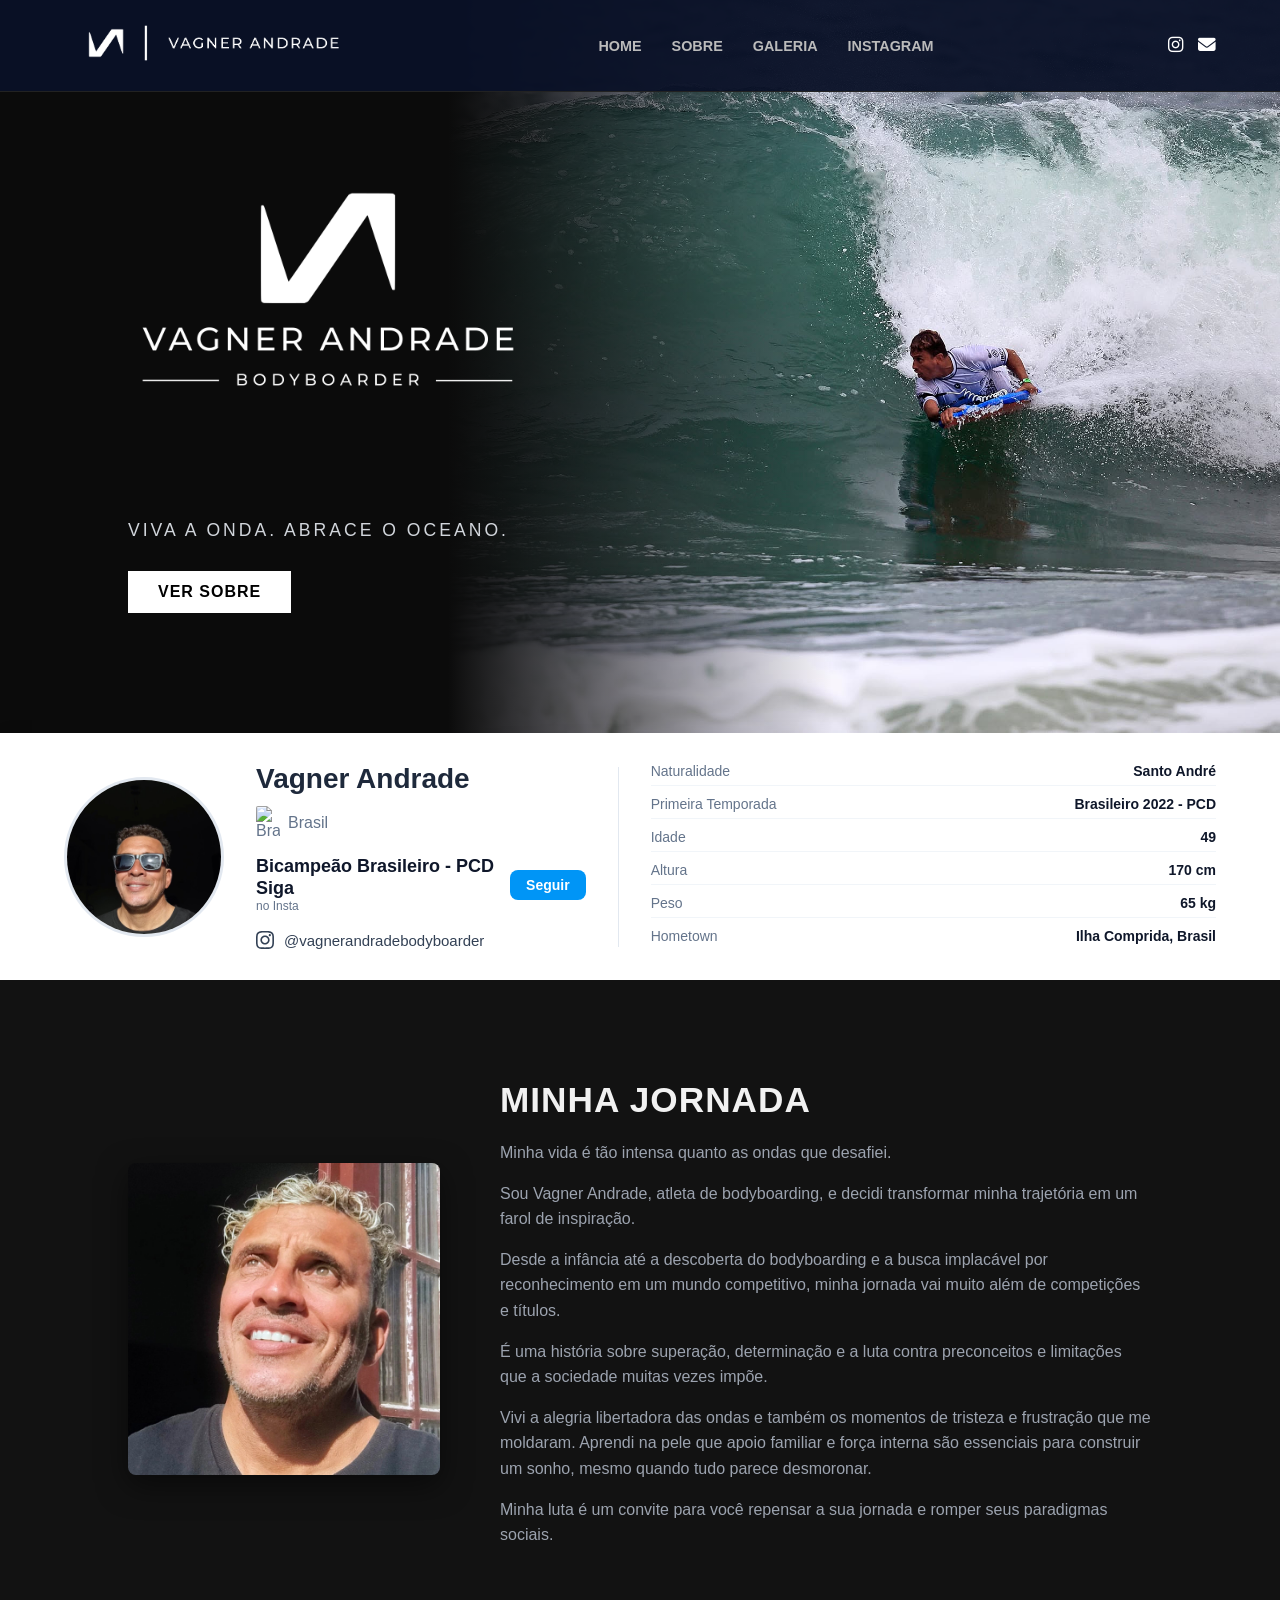
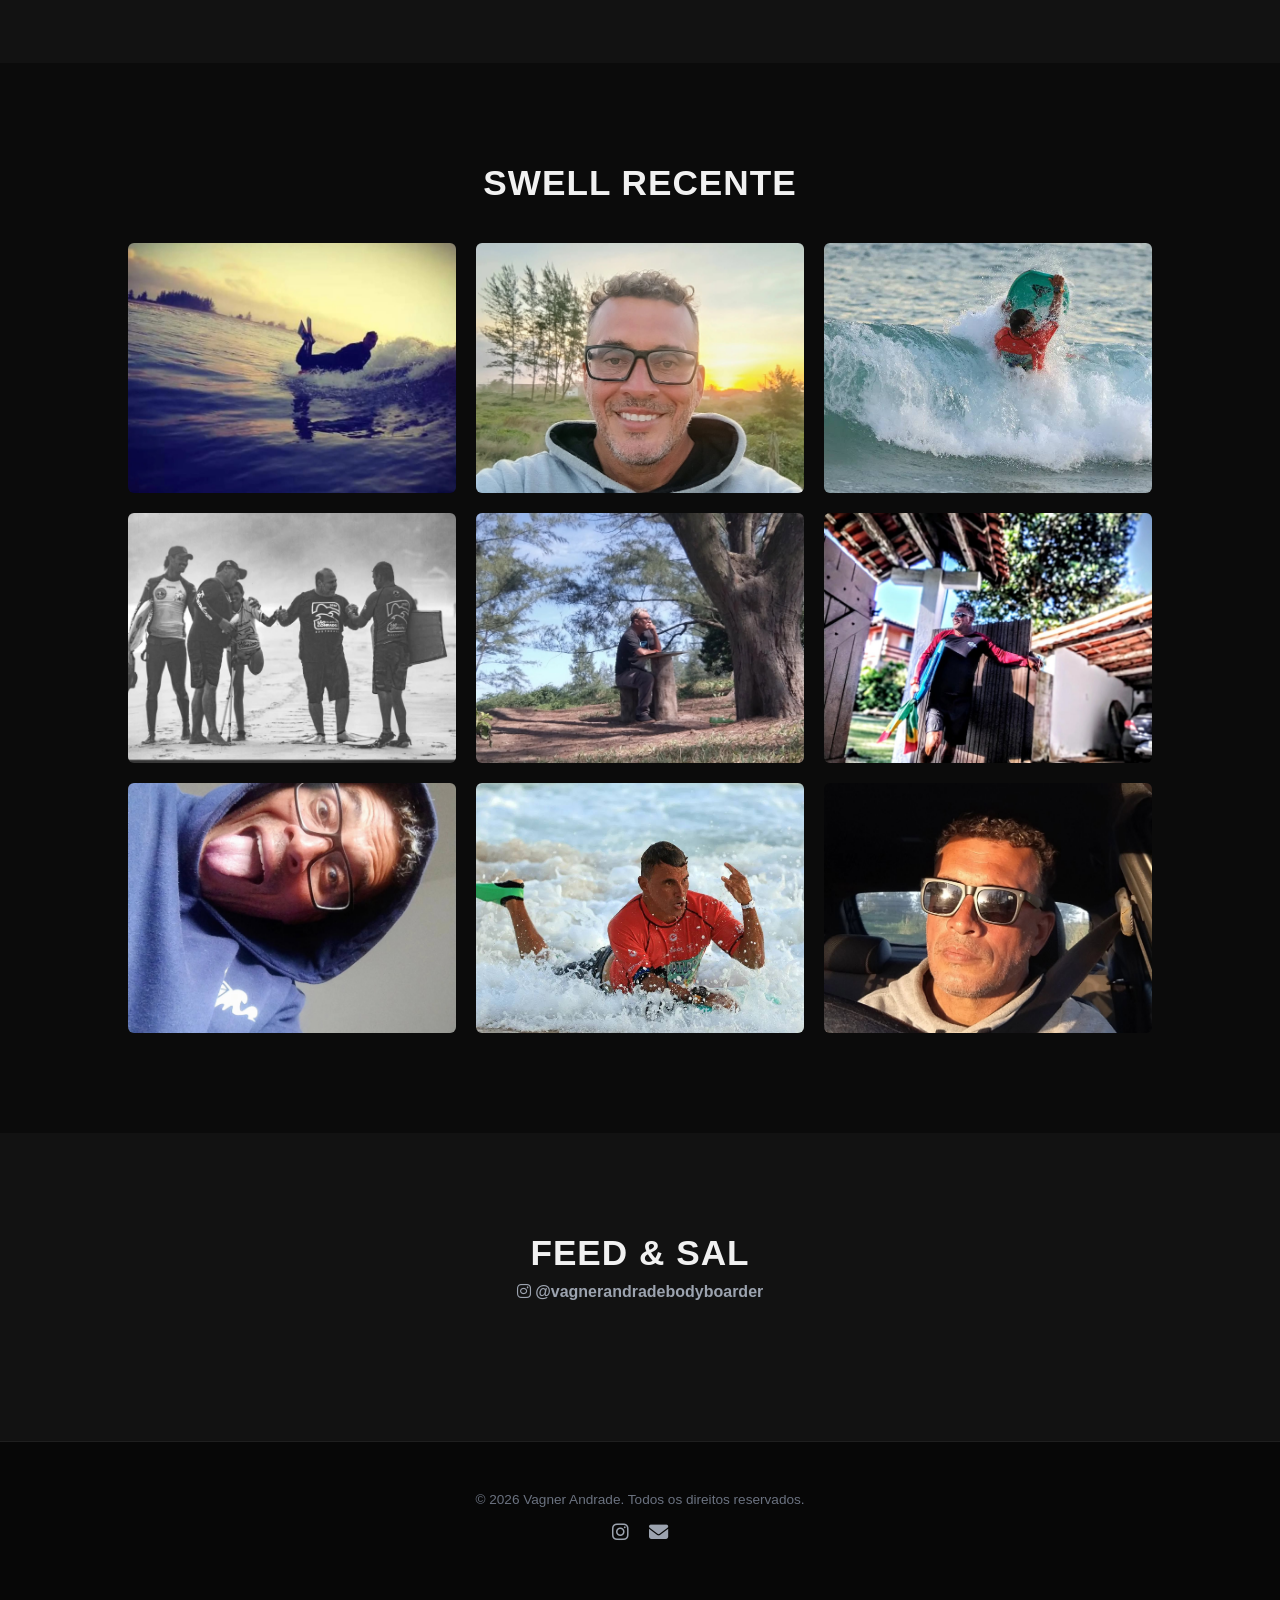
==== commit e1f743a0: "Update index.html" ====
--- a/index.html
+++ b/index.html
@@ -56,12 +56,10 @@
 
     <div class="wsl-hp-follow">
         <div class="wsl-hp-followers">
-        <strong>Bicampeão Brasileiro - PCD</strong>
-        </div>
-      <div class="wsl-hp-followers">  
-        <strong>Siga</strong>
-        <span>no Insta</span>
-      </div>
+            <strong>Bicampeão Brasileiro - PCD</strong> 
+            <strong>Siga</strong>
+            <span>no Insta</span>
+          </div>
       <a href="https://www.instagram.com/vagnerandradebodyboarder" target="_blank" rel="noopener noreferrer" class="wsl-hp-btn-follow">Seguir</a>
     </div>
 
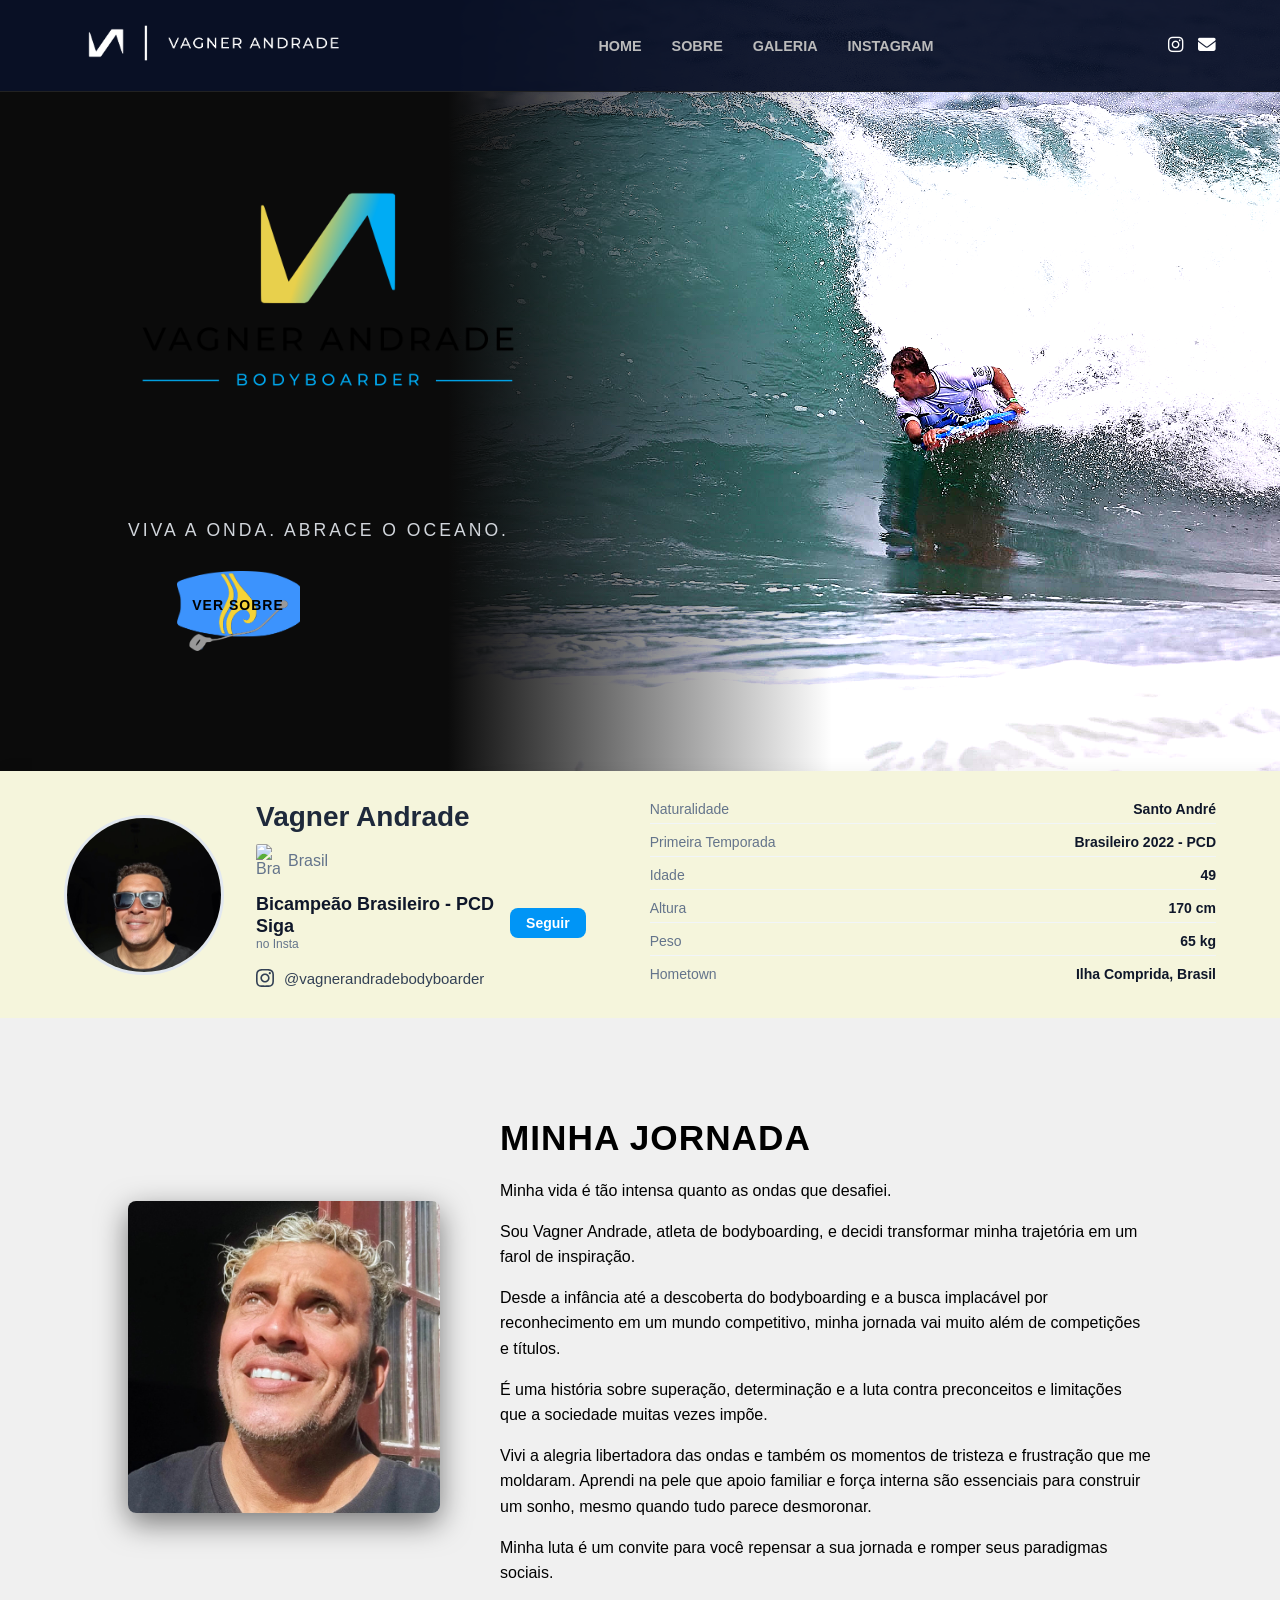
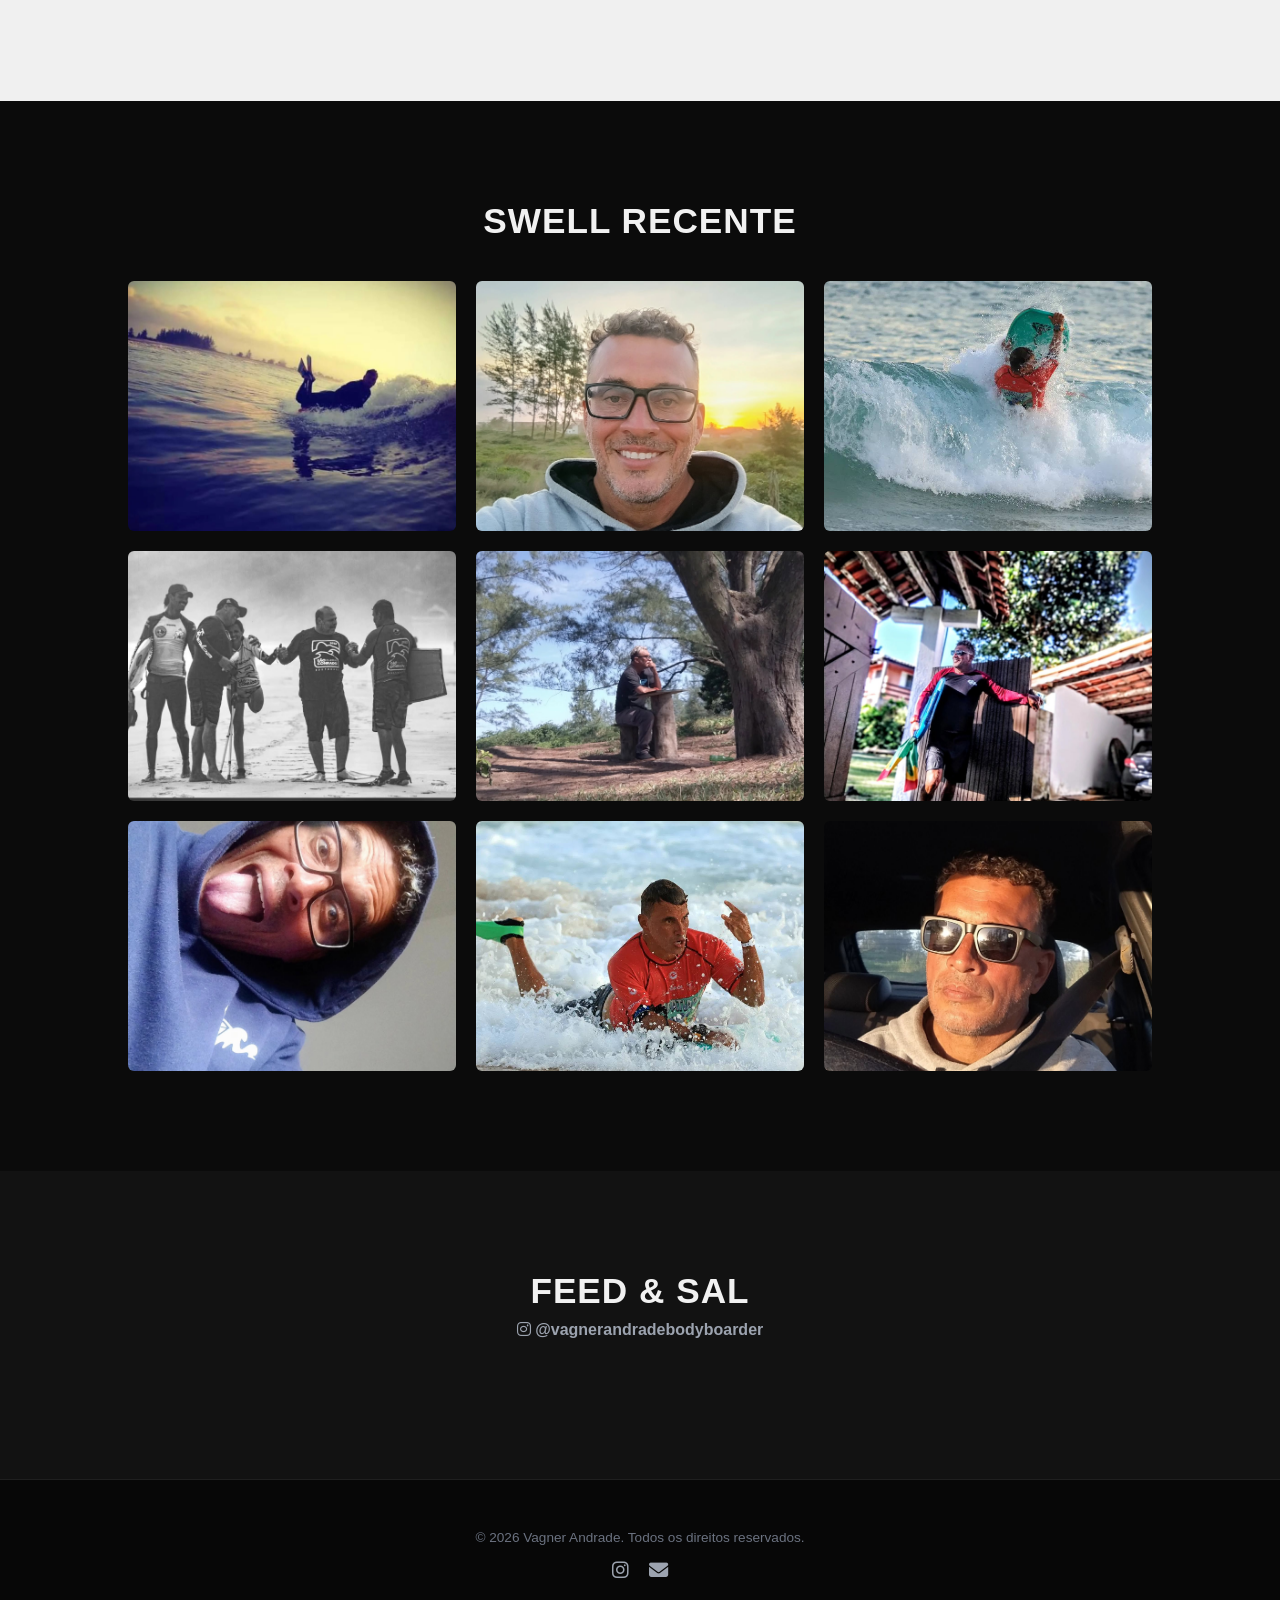
==== commit c5147dfa: "Update index.html" ====
--- a/index.html
+++ b/index.html
@@ -33,7 +33,7 @@
     <!-- SEÇÃO HOME -->
     <section id="home" class="hero">
         <div class="hero-content">
-            <img src="img/logotipo_vagnerandrade_branco_grande.png" alt="Vagner Andrade Logo" class="hero-logo">
+            <img src="img/logotipo_vagnerandrade_amarelo_azul_grande.png" alt="Vagner Andrade Logo" class="hero-logo">
             <p>VIVA A ONDA. ABRACE O OCEANO.</p>
             <a href="#sobre" class="btn">VER SOBRE</a>
         </div>
--- a/style.css
+++ b/style.css
@@ -95,7 +95,7 @@
     width: 100%;
     /* No celular: gradiente leve e uniforme sobre toda a imagem */
     background: linear-gradient(rgba(0,0,0,0.1), rgba(0,0,0,0.3)), 
-                url(img/hero.jpg) no-repeat right center / cover;
+                url(img/hero1.png) no-repeat right center / cover;
     background-color: #0b0b0b;
     padding: 120px 10%;
     display: flex;
@@ -107,7 +107,7 @@
     .hero {
         /* No PC: Gradiente da ESQUERDA (escuro) para a DIREITA (transparente) */
         background: linear-gradient(to right, #0b0b0b 0%, #0b0b0b 35%, rgba(11, 11, 11, 0) 65%), 
-                    url(img/hero.jpg) no-repeat right center / contain;
+                    url(img/hero1.png) no-repeat right center / contain;
         background-color: #0b0b0b;
     }
 }
@@ -133,24 +133,28 @@
 
 .btn {
     display: inline-block;
-    padding: 12px 30px;
-    background-color: #fff;
-    color: #000;
+    width: 220px;
+    height: 80px;
+    background: url('img/prancha.png') no-repeat center center;
+    background-size: contain;
+    text-align: center;
+    line-height: 68px;
+    color: #000000;
     text-decoration: none;
     font-weight: bold;
+    font-size: 14px;
     letter-spacing: 1px;
-    transition: background 0.3s, transform 0.2s;
+    transition: transform 0.2s, filter 0.3s;
 }
 
 .btn:hover {
-    background-color: #e5e7eb;
     transform: translateY(-3px);
-}
-
+    filter: brightness(1.1);
+}
 /* SEÇÃO SOBRE */
 .about {
     padding: 100px 10%;
-    background-color: #121212;
+    background-color: #f0f0f0;
 }
 
 .about-container {
@@ -169,12 +173,13 @@
 
 .about-text h2 {
     font-size: 2.2rem;
+    color: #000000;
     margin-bottom: 20px;
     letter-spacing: 1px;
 }
 
 .about-text p {
-    color: #9ca3af;
+    color: #000000;
     line-height: 1.6;
     margin-bottom: 15px;
     font-size: 1rem;
@@ -348,20 +353,39 @@
   display: flex !important;
   flex-direction: row !important;
   flex-wrap: nowrap !important;
-  align-items: center !important;
-  justify-content: space-between !important;
-  background-color: #ffffff;
-  border-radius: 0 !important; /* Opcional: remove bordas arredondadas se for encostar nas laterais */
-  padding: 30px 5% !important; /* Espaçamento interno com porcentagem para adaptar a telas grandes */
+  align-items: center !important;         /* Alinha os itens verticalmente ao centro no PC */
+  justify-content: space-between !important; /* Espaça os itens horizontalmente (ou mude para 'center' se quiser tudo colado no meio) */
+  background-color: #f5f5dc;
+  border-radius: 0 !important;
+  padding: 30px 5% !important;
   gap: 32px;
   width: 100% !important;
-  max-width: 100% !important; /* Força o uso da largura total */
+  max-width: 100% !important;
   box-shadow: 0 4px 20px rgba(0, 0, 0, 0.08);
-  margin: 0 !important; /* Remove margens externas que centralizam o bloco */
+  margin: 0 !important;
   box-sizing: border-box !important;
   font-family: -apple-system, BlinkMacSystemFont, "Segoe UI", Roboto, Helvetica, Arial, sans-serif;
 }
 
+@media (max-width: 768px) {
+    .wsl-horizontal-profile {
+        flex-direction: column !important;
+        flex-wrap: wrap !important;
+        align-items: center !important;    /* Centraliza os blocos horizontalmente no celular */
+        justify-content: center !important;/* Centraliza os blocos verticalmente no celular */
+        text-align: center !important;     /* Centraliza também os textos dentro dos blocos */
+    }
+    
+    .wsl-hp-divider {
+        display: none !important;
+    }
+    
+    .wsl-hp-main-info,
+    .wsl-hp-stats {
+        width: 100% !important;
+        text-align: center !important;     /* Garante que o conteúdo interno fique centralizado */
+    }
+}
 .wsl-hp-avatar-container {
   flex-shrink: 0 !important;
 }
@@ -475,14 +499,6 @@
   color: #0073e6;
 }
 
-.wsl-hp-divider {
-  width: 1px !important;
-  height: 180px !important;
-  background-color: #e2e8f0;
-  flex-shrink: 0 !important;
-  display: block !important;
-}
-
 .wsl-hp-stats {
   display: flex !important;
   flex-direction: column !important;
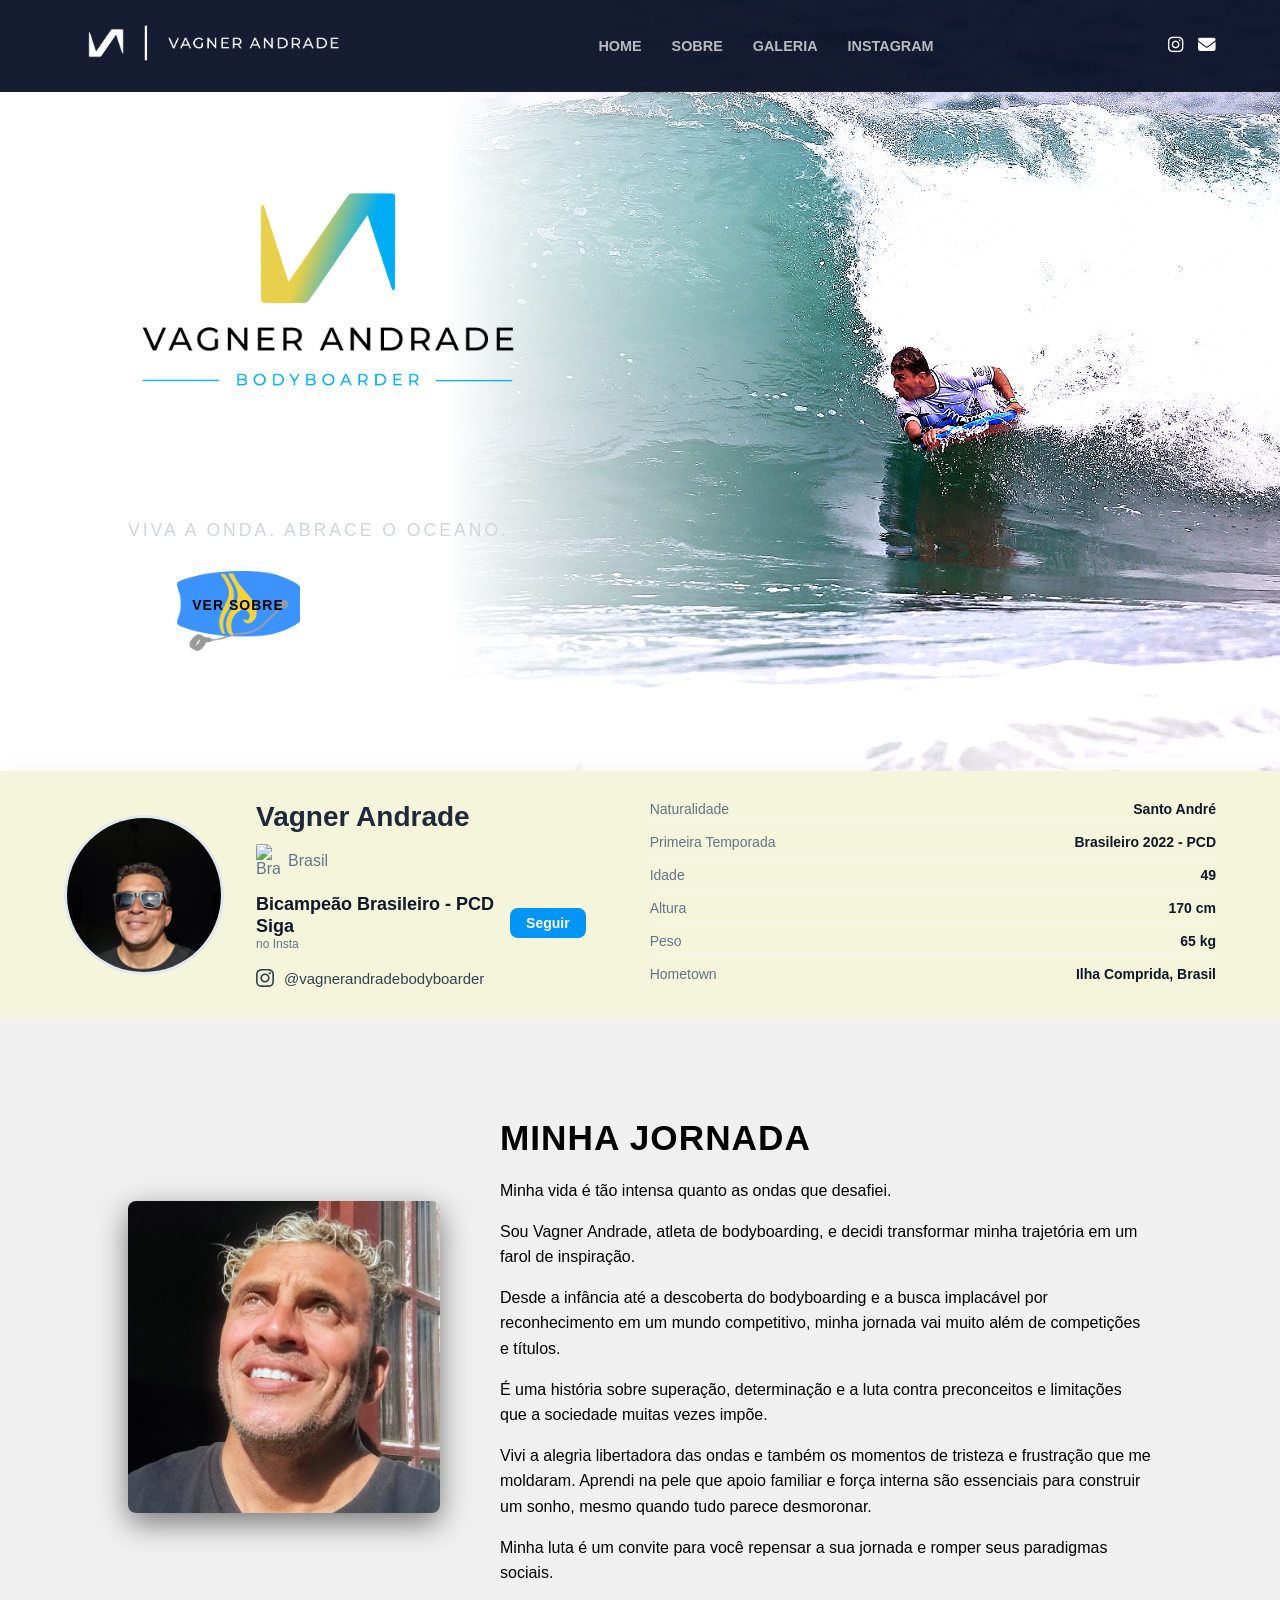
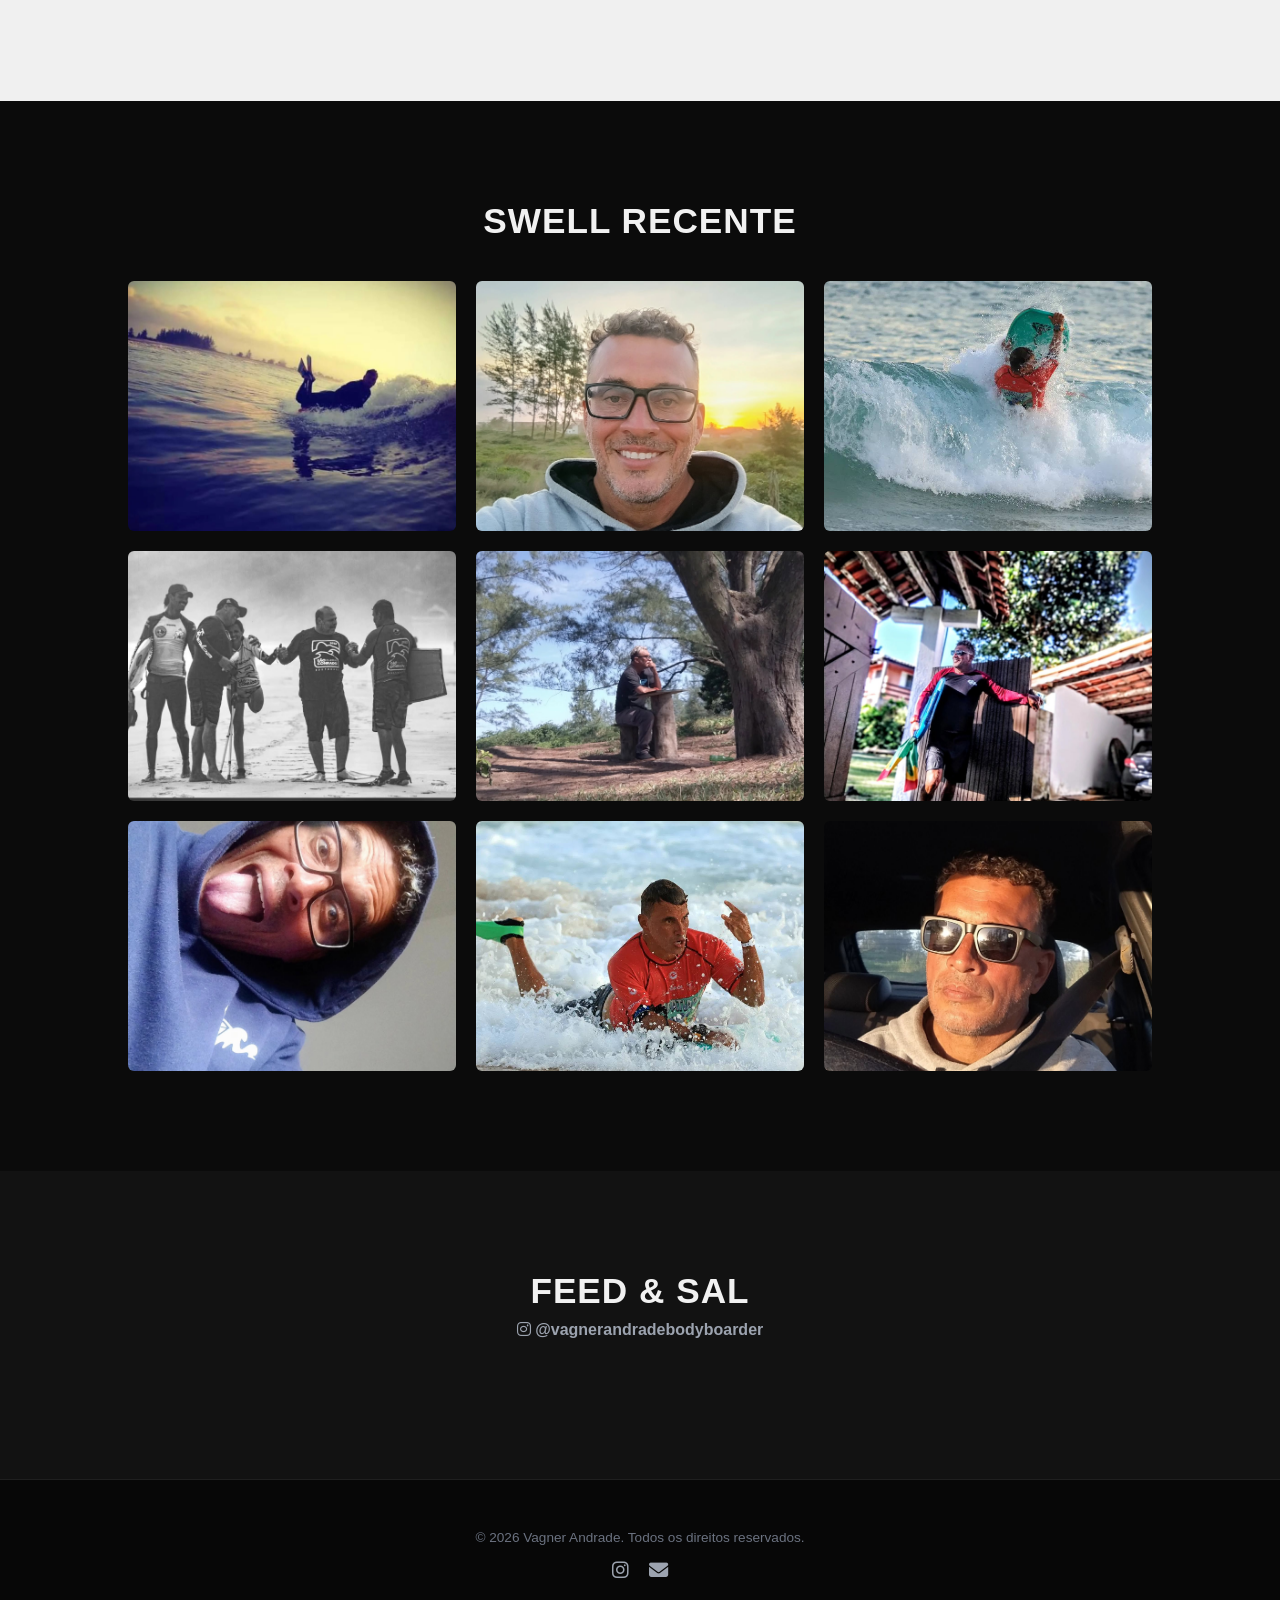
==== commit 109f04b1: "Update index.html" ====
--- a/index.html
+++ b/index.html
@@ -1,6 +1,15 @@
 <!DOCTYPE html>
 <html lang="pt-BR">
 <head>
+    <!-- Google tag (gtag.js) -->
+<script async src="https://www.googletagmanager.com/gtag/js?id=G-D9Q0F2DMH7"></script>
+<script>
+  window.dataLayer = window.dataLayer || [];
+  function gtag(){dataLayer.push(arguments);}
+  gtag('js', new Date());
+
+  gtag('config', 'G-D9Q0F2DMH7');
+</script>
     <meta charset="UTF-8">
     <meta name="viewport" content="width=device-width, initial-scale=1.0">
     <title>Vagner Andrade | Bodyboarder</title>
--- a/style.css
+++ b/style.css
@@ -106,7 +106,7 @@
 @media (min-width: 769px) {
     .hero {
         /* No PC: Gradiente da ESQUERDA (escuro) para a DIREITA (transparente) */
-        background: linear-gradient(to right, #0b0b0b 0%, #0b0b0b 35%, rgba(11, 11, 11, 0) 65%), 
+        background: linear-gradient(to right, #ffffff 0%, #ffffff 35%, rgba(11, 11, 11, 0) 65%), 
                     url(img/hero1.png) no-repeat right center / contain;
         background-color: #0b0b0b;
     }
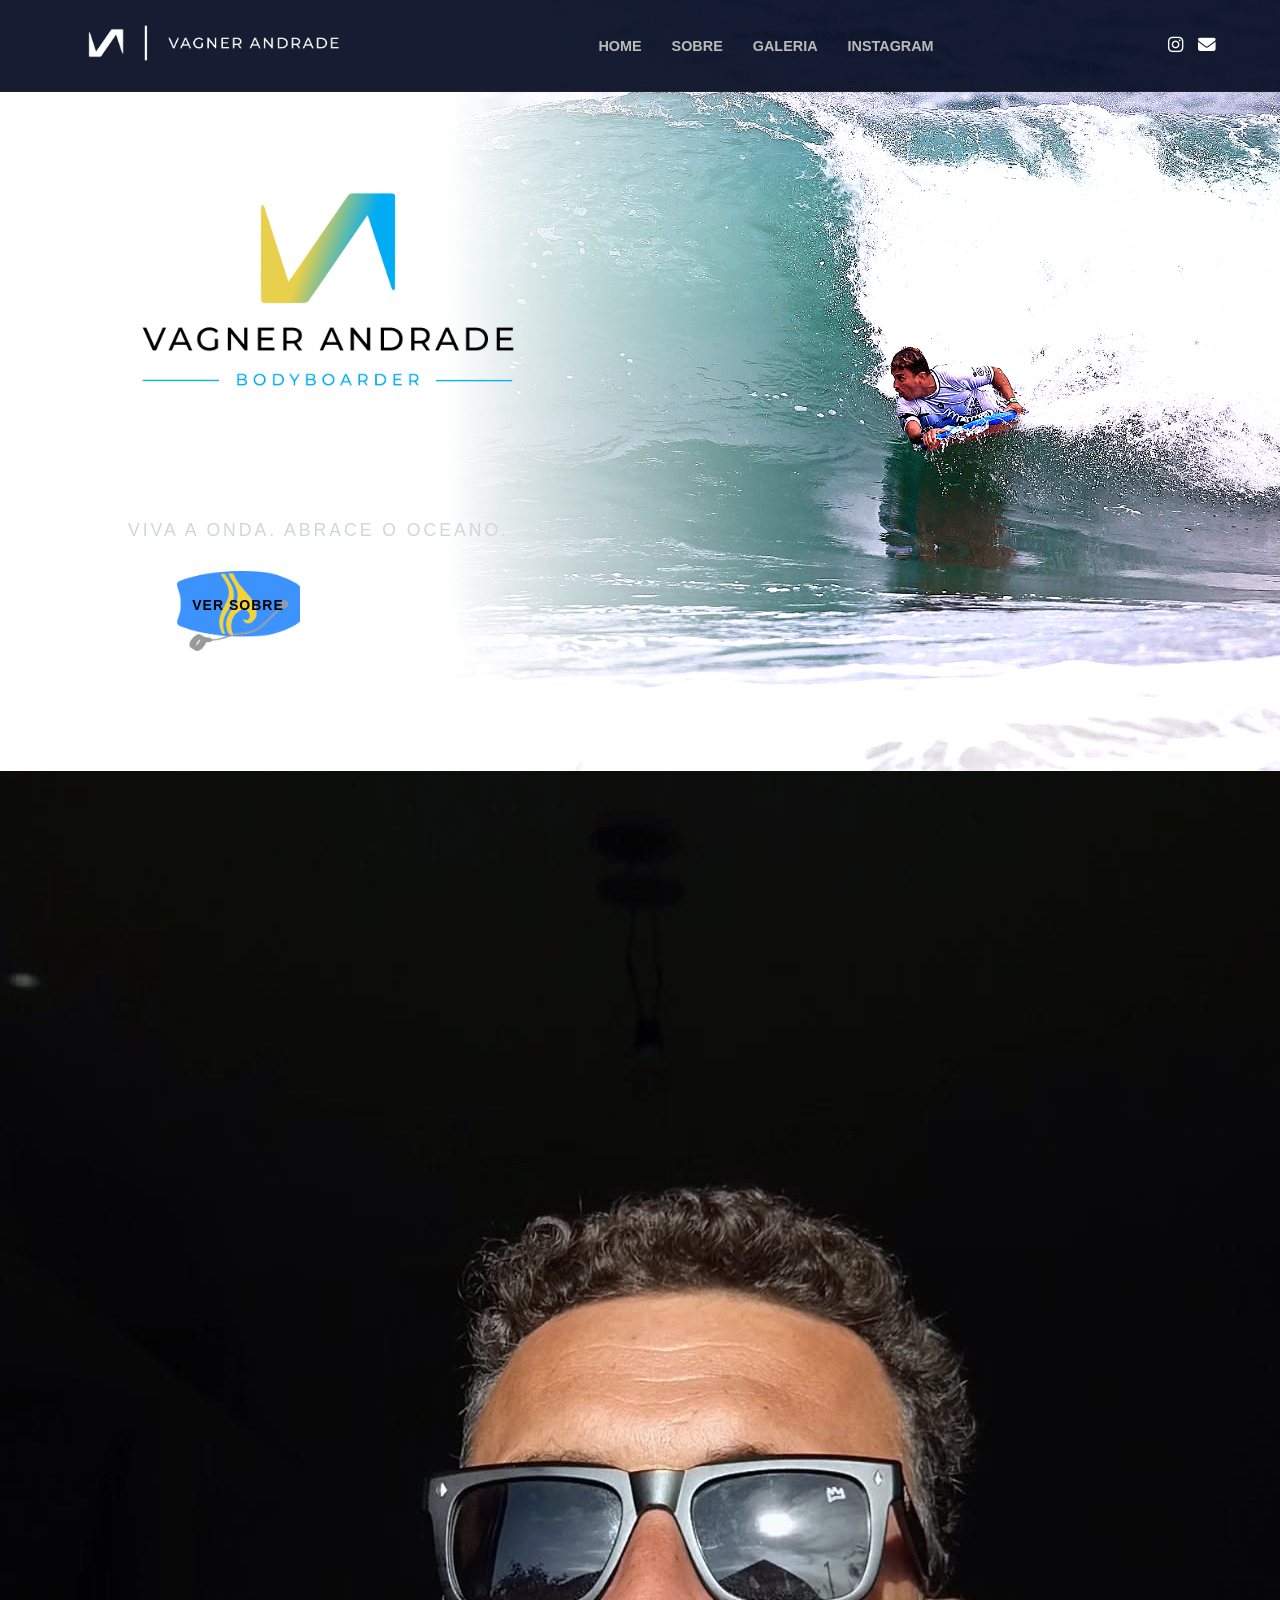
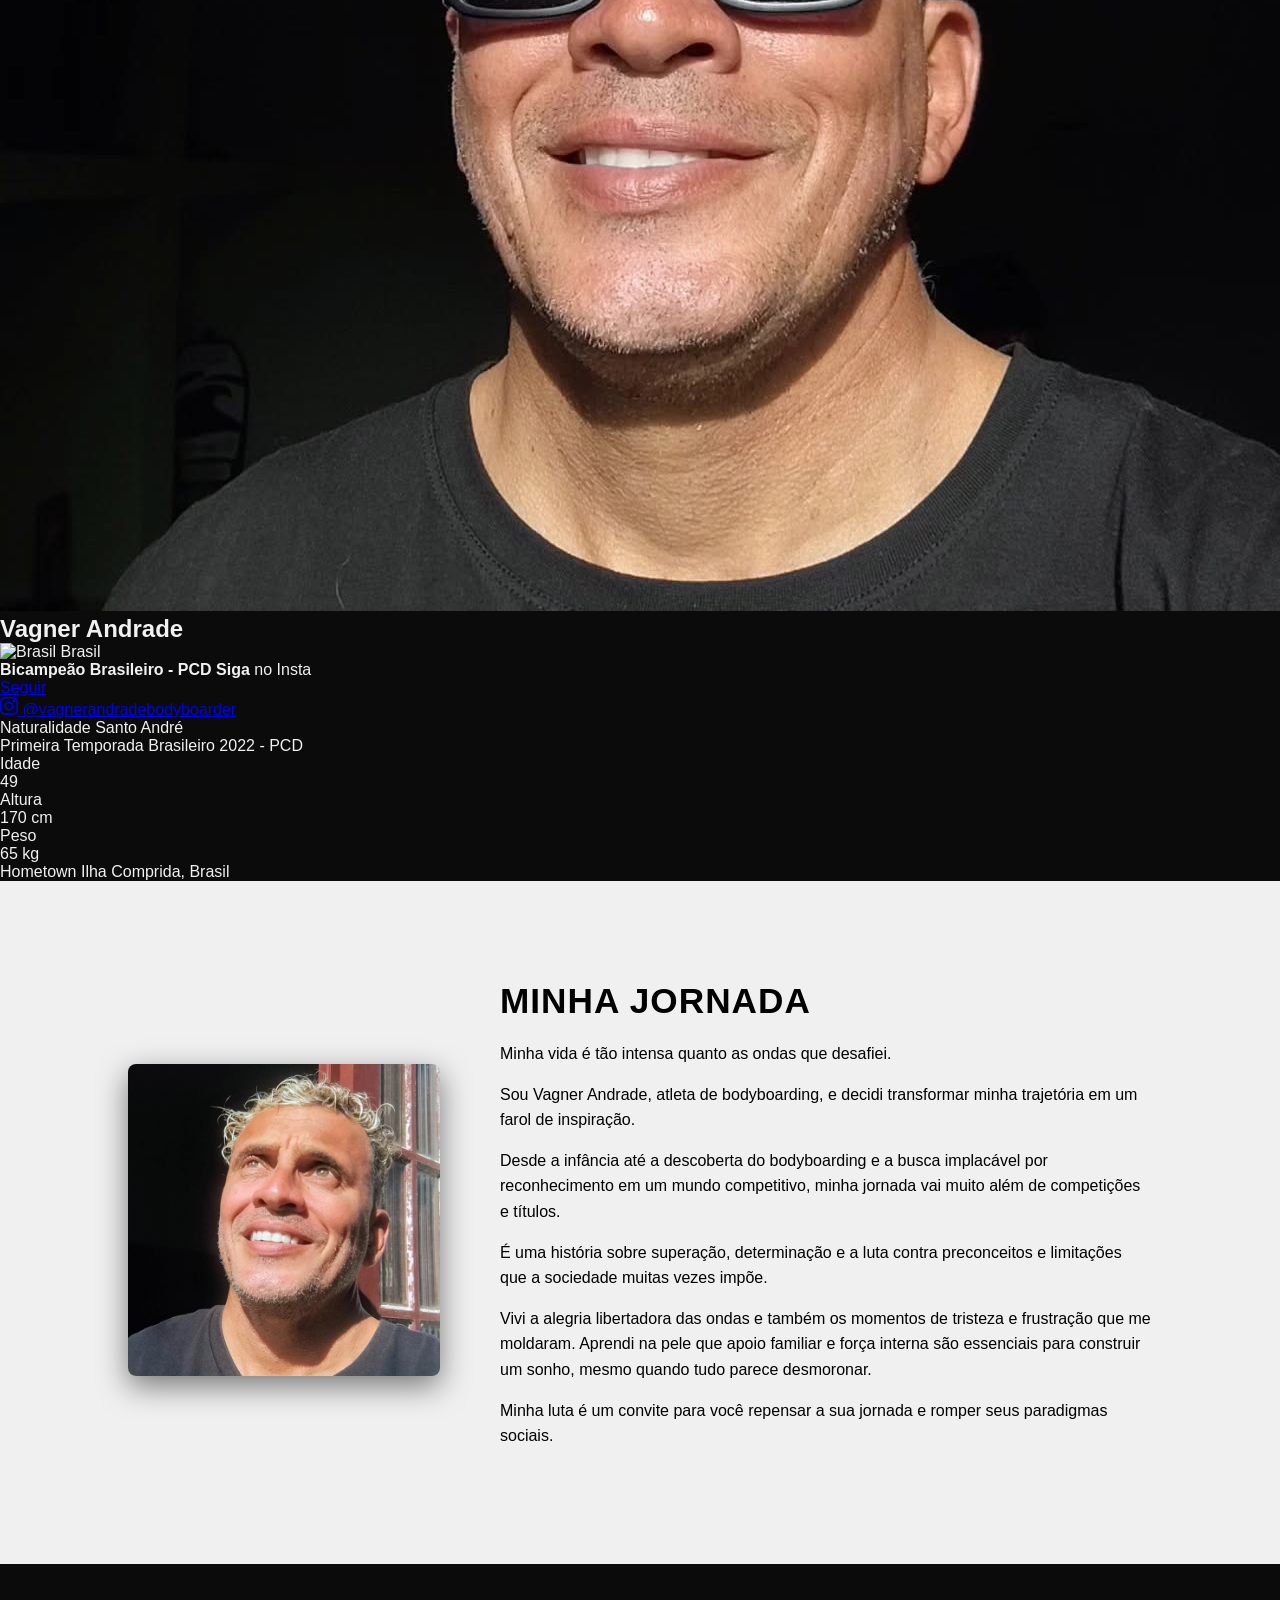
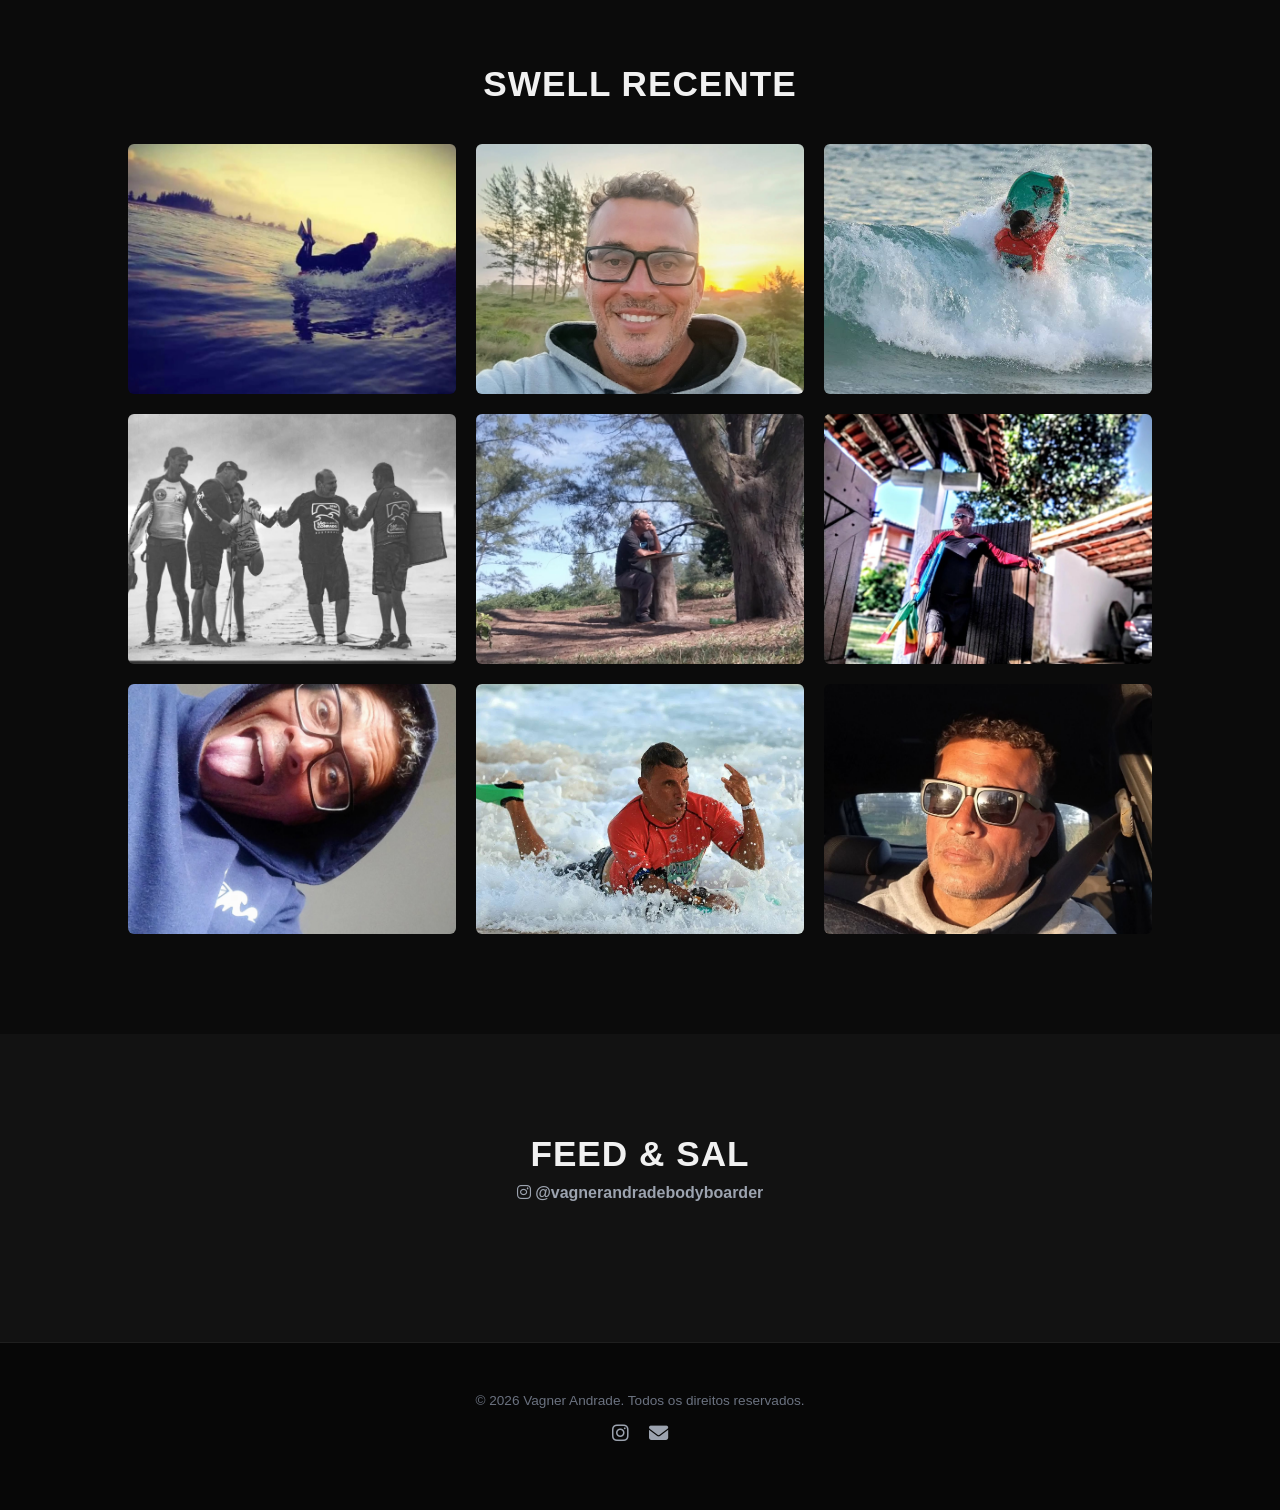
==== commit 8ed6573e: "Rename index1.html to index.html" ====
--- a/index.html
+++ b/index.html
@@ -2,17 +2,17 @@
 <html lang="pt-BR">
 <head>
     <!-- Google tag (gtag.js) -->
-<script async src="https://www.googletagmanager.com/gtag/js?id=G-D9Q0F2DMH7"></script>
-<script>
-  window.dataLayer = window.dataLayer || [];
-  function gtag(){dataLayer.push(arguments);}
-  gtag('js', new Date());
-
-  gtag('config', 'G-D9Q0F2DMH7');
-</script>
+    <script async src="https://www.googletagmanager.com/gtag/js?id=G-D9Q0F2DMH7"></script>
+    <script>
+      window.dataLayer = window.dataLayer || [];
+      function gtag(){dataLayer.push(arguments);}
+      gtag('js', new Date());
+      gtag('config', 'G-D9Q0F2DMH7');
+    </script>
     <meta charset="UTF-8">
     <meta name="viewport" content="width=device-width, initial-scale=1.0">
-    <title>Vagner Andrade | Bodyboarder</title>
+    <title>Vagner Andrade | Bicampeão Brasileiro de Bodyboarder PCD</title>
+    <meta name="description" content="Site oficial de Vagner Andrade, bicampeão brasileiro de bodyboarding PCD. Conheça sua trajetória, galeria de ondas e conquistas no esporte.">
     <link rel="stylesheet" href="style.css">
     <!-- FontAwesome para ícones das redes sociais e menu -->
     <link rel="stylesheet" href="https://cdnjs.cloudflare.com/ajax/libs/font-awesome/6.4.0/css/all.min.css">
@@ -21,7 +21,7 @@
 
     <!-- CABEÇALHO / MENU -->
     <header class="header">
-        <div class="logo"><img src="img/logotipo_vagnerandrade_branco_assinatura.png" alt="Vagner Andrade Assinatura" width= "300px"></div>
+        <div class="logo"><img src="img/logotipo_vagnerandrade_branco_assinatura.png" alt="Vagner Andrade Assinatura" width="300px"></div>
         <nav class="navbar" id="navbar">
             <a href="#home">Home</a>
             <a href="#sobre">Sobre</a>
@@ -30,8 +30,8 @@
             <!--<a href="#contato">Contato</a>-->
         </nav>
         <div class="social-icons">
-            <a href="https://instagram.com/vagnerandradebodyboarder" target="_blank"><i class="fab fa-instagram"></i></a>
-            <!--<a href="https://youtube.com" target="_blank"><i class="fab fa-youtube"></i></a>-->
+            <a href="https://instagram.com/vagnerandradebodyboarder" target="_blank" rel="noopener noreferrer"><i class="fab fa-instagram"></i></a>
+            <!--<a href="https://youtube.com" target="_blank" rel="noopener noreferrer"><i class="fab fa-youtube"></i></a>-->
             <a href="mailto:contato@vagnerandradebodyboarder.com"><i class="fas fa-envelope"></i></a>
         </div>
         <div class="menu-toggle" id="mobile-menu">
@@ -47,89 +47,84 @@
             <a href="#sobre" class="btn">VER SOBRE</a>
         </div>
     </section>
-    <!-- Início da Seção do Surfista -->
-<section class="wsl-horizontal-profile">
-  <!-- Foto -->
-  <div class="wsl-hp-avatar-container">
-    <img src="img/Perfil.jpg" alt="Vagner Andrade" class="wsl-hp-avatar">
-  </div>
 
-  <!-- Info Principal -->
-  <div class="wsl-hp-main-info">
-    <h2 class="wsl-hp-name">Vagner Andrade</h2>
-    
-    <div class="wsl-hp-country">
-      <img src="https://flagcdn.com/w40/br.png" alt="Brasil" class="wsl-hp-flag">
-      <span>Brasil</span>
-    </div>
+    <!-- SEÇÃO DO PERFIL DO ATLETA -->
+    <section class="profile-section">
+      <!-- Foto -->
+      <div class="profile-avatar-container">
+        <img src="img/Perfil.jpg" alt="Vagner Andrade" class="profile-avatar">
+      </div>
 
-    <div class="wsl-hp-follow">
-        <div class="wsl-hp-followers">
-            <strong>Bicampeão Brasileiro - PCD</strong> 
-            <strong>Siga</strong>
-            <span>no Insta</span>
+      <!-- Info Principal -->
+      <div class="profile-main-info">
+        <h1 class="profile-name">Vagner Andrade</h1>
+        
+        <div class="profile-country">
+          <img src="https://flagcdn.com/w40/br.png" alt="Brasil" class="profile-flag">
+          <span>Brasil</span>
+        </div>
+
+        <div class="profile-follow">
+            <div class="profile-followers">
+                <strong>Bicampeão Brasileiro - PCD</strong> 
+                <strong>Siga</strong>
+                <span>no Insta</span>
+              </div>
+          <a href="https://www.instagram.com/vagnerandradebodyboarder" target="_blank" rel="noopener noreferrer" class="profile-btn-follow">Seguir</a>
+        </div>
+
+        <div class="profile-socials">
+          <a href="#" class="profile-social-link" rel="noopener noreferrer">
+            <!-- Ícone SVG Instagram -->
+            <svg width="18" height="18" viewBox="0 0 24 24" fill="currentColor"><path d="M12 2.163c3.204 0 3.584.012 4.85.07 3.252.148 4.771 1.691 4.919 4.919.058 1.265.069 1.645.069 4.849 0 3.205-.012 3.584-.069 4.849-.149 3.225-1.664 4.771-4.919 4.919-1.266.058-1.644.07-4.85.07-3.204 0-3.584-.012-4.849-.07-3.26-.149-4.771-1.699-4.919-4.92-.058-1.265-.07-1.644-.07-4.849 0-3.204.013-3.583.07-4.849.149-3.227 1.664-4.771 4.919-4.919 1.266-.057 1.645-.069 4.849-.069zm0-2.163c-3.259 0-3.667.014-4.947.072-4.358.2-6.78 2.618-6.98 6.98-.059 1.281-.073 1.689-.073 4.948 0 3.259.014 3.668.072 4.948.2 4.358 2.618 6.78 6.98 6.98 1.281.058 1.689.072 4.948.072 3.259 0 3.668-.014 4.948-.072 4.354-.2 6.782-2.618 6.979-6.98.059-1.28.073-1.689.073-4.948 0-3.259-.014-3.667-.072-4.947-.196-4.354-2.617-6.78-6.979-6.98-1.281-.059-1.69-.073-4.949-.073zm0 5.838c-3.403 0-6.162 2.759-6.162 6.162s2.759 6.163 6.162 6.163 6.162-2.759 6.162-6.163c0-3.403-2.759-6.162-6.162-6.162zm0 10.162c-2.209 0-4-1.79-4-4 0-2.209 1.791-4 4-4s4 1.791 4 4c0 2.21-1.791 4-4 4zm6.406-11.845c-.796 0-1.441.645-1.441 1.44s.645 1.44 1.441 1.44c.795 0 1.439-.645 1.439-1.44s-.644-1.44-1.439-1.44z"/></svg>
+            <span>@vagnerandradebodyboarder</span>
+          </a>
+        </div>
+      </div>
+
+      <!-- Divisória Vertical -->
+      <div class="profile-divider"></div>
+
+      <!-- Estatísticas -->
+      <div class="profile-stats">
+        <div class="profile-stat-row">
+          <span class="profile-label">Naturalidade</span>
+          <span class="profile-value">Santo André</span>
+        </div>
+        <div class="profile-stat-row">
+          <span class="profile-label">Primeira Temporada</span>
+          <span class="profile-value">Brasileiro 2022 - PCD</span>
+        </div>
+        <div class="profile-stat-row">
+          <span class="profile-label">Idade</span>
+          <div class="profile-val-group">
+            <span class="profile-value">49</span>
           </div>
-      <a href="https://www.instagram.com/vagnerandradebodyboarder" target="_blank" rel="noopener noreferrer" class="wsl-hp-btn-follow">Seguir</a>
-    </div>
+        </div>
+        <div class="profile-stat-row">
+          <span class="profile-label">Altura</span>
+          <div class="profile-val-group">
+            <span class="profile-value">170 cm</span>
+          </div>
+        </div>
+        <div class="profile-stat-row">
+          <span class="profile-label">Peso</span>
+          <div class="profile-val-group">
+            <span class="profile-value">65 kg</span>
+          </div>
+        </div>
+        <div class="profile-stat-row">
+          <span class="profile-label">Hometown</span>
+          <span class="profile-value">Ilha Comprida, Brasil</span>
+        </div>
+      </div>
+    </section>
 
-    <div class="wsl-hp-socials">
-      <!--<a href="#" class="wsl-hp-social-link">
-        <!-- Ícone SVG TikTok para não depender de fontes externas
-        <svg width="18" height="18" viewBox="0 0 24 24" fill="currentColor"><path d="M19.589 6.686a4.793 4.793 0 0 1-3.77-4.245V2h-3.445v13.672a2.896 2.896 0 0 1-5.201 1.743l-.002-.001a2.895 2.895 0 0 1 3.183-4.51v-3.5a6.329 6.329 0 0 0-5.394 2.112 6.393 6.393 0 0 0 4.887 10.478 6.386 6.386 0 0 0 6.386-6.386V9.018a8.16 8.16 0 0 0 4.651 1.458V6.958a4.831 4.831 0 0 1-1.295-.272z"/></svg>
-        <span>@vagnerandradebodyboarder</span>
-      </a>-->
-      <a href="#" class="wsl-hp-social-link">
-        <!-- Ícone SVG Instagram -->
-        <svg width="18" height="18" viewBox="0 0 24 24" fill="currentColor"><path d="M12 2.163c3.204 0 3.584.012 4.85.07 3.252.148 4.771 1.691 4.919 4.919.058 1.265.069 1.645.069 4.849 0 3.205-.012 3.584-.069 4.849-.149 3.225-1.664 4.771-4.919 4.919-1.266.058-1.644.07-4.85.07-3.204 0-3.584-.012-4.849-.07-3.26-.149-4.771-1.699-4.919-4.92-.058-1.265-.07-1.644-.07-4.849 0-3.204.013-3.583.07-4.849.149-3.227 1.664-4.771 4.919-4.919 1.266-.057 1.645-.069 4.849-.069zm0-2.163c-3.259 0-3.667.014-4.947.072-4.358.2-6.78 2.618-6.98 6.98-.059 1.281-.073 1.689-.073 4.948 0 3.259.014 3.668.072 4.948.2 4.358 2.618 6.78 6.98 6.98 1.281.058 1.689.072 4.948.072 3.259 0 3.668-.014 4.948-.072 4.354-.2 6.782-2.618 6.979-6.98.059-1.28.073-1.689.073-4.948 0-3.259-.014-3.667-.072-4.947-.196-4.354-2.617-6.78-6.979-6.98-1.281-.059-1.69-.073-4.949-.073zm0 5.838c-3.403 0-6.162 2.759-6.162 6.162s2.759 6.163 6.162 6.163 6.162-2.759 6.162-6.163c0-3.403-2.759-6.162-6.162-6.162zm0 10.162c-2.209 0-4-1.79-4-4 0-2.209 1.791-4 4-4s4 1.791 4 4c0 2.21-1.791 4-4 4zm6.406-11.845c-.796 0-1.441.645-1.441 1.44s.645 1.44 1.441 1.44c.795 0 1.439-.645 1.439-1.44s-.644-1.44-1.439-1.44z"/></svg>
-        <span>@vagnerandradebodyboarder</span>
-      </a>
-    </div>
-  </div>
-
-  <!-- Divisória Vertical -->
-  <div class="wsl-hp-divider"></div>
-
-  <!-- Estatísticas -->
-  <div class="wsl-hp-stats">
-    <div class="wsl-hp-stat-row">
-      <span class="wsl-hp-label">Naturalidade</span>
-      <span class="wsl-hp-value">Santo André</span>
-    </div>
-    <div class="wsl-hp-stat-row">
-      <span class="wsl-hp-label">Primeira Temporada</span>
-      <span class="wsl-hp-value">Brasileiro 2022 - PCD</span>
-    </div>
-    <div class="wsl-hp-stat-row">
-      <span class="wsl-hp-label">Idade</span>
-      <div class="wsl-hp-val-group">
-        <span class="wsl-hp-value">49</span>
-      </div>
-    </div>
-    <div class="wsl-hp-stat-row">
-      <span class="wsl-hp-label">Altura</span>
-      <div class="wsl-hp-val-group">
-        <span class="wsl-hp-value">170 cm</span>
-      </div>
-    </div>
-    <div class="wsl-hp-stat-row">
-      <span class="wsl-hp-label">Peso</span>
-      <div class="wsl-hp-val-group">
-        <span class="wsl-hp-value">65 kg</span>
-      </div>
-    </div>
-    <div class="wsl-hp-stat-row">
-      <span class="wsl-hp-label">Hometown</span>
-      <span class="wsl-hp-value">Ilha Comprida, Brasil</span>
-    </div>
-  </div>
-</section>
-<!-- Fim da Seção do Surfista -->
     <!-- SEÇÃO SOBRE -->
     <section id="sobre" class="about">
         <div class="about-container">
             <div class="about-img">
-                <!-- Dimensão ideal recomendada para esta foto: 800x800px (Quadrada) -->
-                <img src="img/jornada.jpg" alt="Vagner Andrade em paz">
+                <img src="img/jornada.jpg" alt="Vagner Andrade refletindo sobre sua jornada no bodyboard">
             </div>
             <div class="about-text">
                 <h2>MINHA JORNADA</h2>
@@ -148,23 +143,22 @@
         <h2>SWELL RECENTE</h2>
         <p class="subtitle"></p>
         <div class="gallery-grid">
-            <!-- Dimensão ideal recomendada para as fotos da galeria: 1200x800px (Horizontal) -->
-            <div class="gallery-item"><img src="img/galeria_1.jpg" alt="Onda 1"></div>
-            <div class="gallery-item"><img src="img/galeria_2.jpg" alt="Onda 2"></div>
-            <div class="gallery-item"><img src="img/galeria_03.jpg" alt="Onda 3"></div>
-            <div class="gallery-item"><img src="img/galeria_4.jpg" alt="Onda 4"></div>
-            <div class="gallery-item"><img src="img/galeria_5.jpg" alt="Onda 5"></div>
-            <div class="gallery-item"><img src="img/galeria_6.jpg" alt="Onda 6"></div>
-            <div class="gallery-item"><img src="img/galeria_7.jpg" alt="Onda 7"></div>
-            <div class="gallery-item"><img src="img/galeria_08.jpg" alt="Onda 8"></div>
-            <div class="gallery-item"><img src="img/galeria_9.jpg" alt="Onda 9"></div>
+            <div class="gallery-item"><img src="img/galeria_1.jpg" alt="Vagner Andrade pegando onda de bodyboard 1"></div>
+            <div class="gallery-item"><img src="img/galeria_2.jpg" alt="Vagner Andrade pegando onda de bodyboard 2"></div>
+            <div class="gallery-item"><img src="img/galeria_03.jpg" alt="Vagner Andrade pegando onda de bodyboard 3"></div>
+            <div class="gallery-item"><img src="img/galeria_4.jpg" alt="Vagner Andrade pegando onda de bodyboard 4"></div>
+            <div class="gallery-item"><img src="img/galeria_5.jpg" alt="Vagner Andrade pegando onda de bodyboard 5"></div>
+            <div class="gallery-item"><img src="img/galeria_6.jpg" alt="Vagner Andrade pegando onda de bodyboard 6"></div>
+            <div class="gallery-item"><img src="img/galeria_7.jpg" alt="Vagner Andrade pegando onda de bodyboard 7"></div>
+            <div class="gallery-item"><img src="img/galeria_08.jpg" alt="Vagner Andrade pegando onda de bodyboard 8"></div>
+            <div class="gallery-item"><img src="img/galeria_9.jpg" alt="Vagner Andrade pegando onda de bodyboard 9"></div>
         </div>
     </section>
 
     <!-- SEÇÃO INSTAGRAM -->
     <section id="instagram" class="instagram-section">
         <h2>FEED & SAL</h2>
-        <a href="https://instagram.com" target="_blank" class="insta-handle"><i class="fab fa-instagram"></i> @vagnerandradebodyboarder</a>
+        <a href="https://instagram.com/vagnerandradebodyboarder" target="_blank" rel="noopener noreferrer" class="insta-handle"><i class="fab fa-instagram"></i> @vagnerandradebodyboarder</a>
             <script src="https://elfsightcdn.com/platform.js" async></script>
             <div class="elfsight-app-a2001a82-704f-4896-befa-0cc0d9559229" data-elfsight-app-lazy>
             </div>
@@ -175,8 +169,8 @@
         <div class="footer-content">
             <p>&copy; 2026 Vagner Andrade. Todos os direitos reservados.</p>
             <div class="footer-social">
-                <a href="https://instagram.com/vagnerandradebodyboarder"><i class="fab fa-instagram"></i></a>
-                <!--<a href="#"><i class="fab fa-youtube"></i></a>-->
+                <a href="https://instagram.com/vagnerandradebodyboarder" target="_blank" rel="noopener noreferrer"><i class="fab fa-instagram"></i></a>
+                <!--<a href="#" target="_blank" rel="noopener noreferrer"><i class="fab fa-youtube"></i></a>-->
                 <a href="mailto:contato@vagnerandradebodyboarder.com"><i class="fas fa-envelope"></i></a>
             </div>
             <p class="footer-credits"><!--Créditos Aqui--></p>
